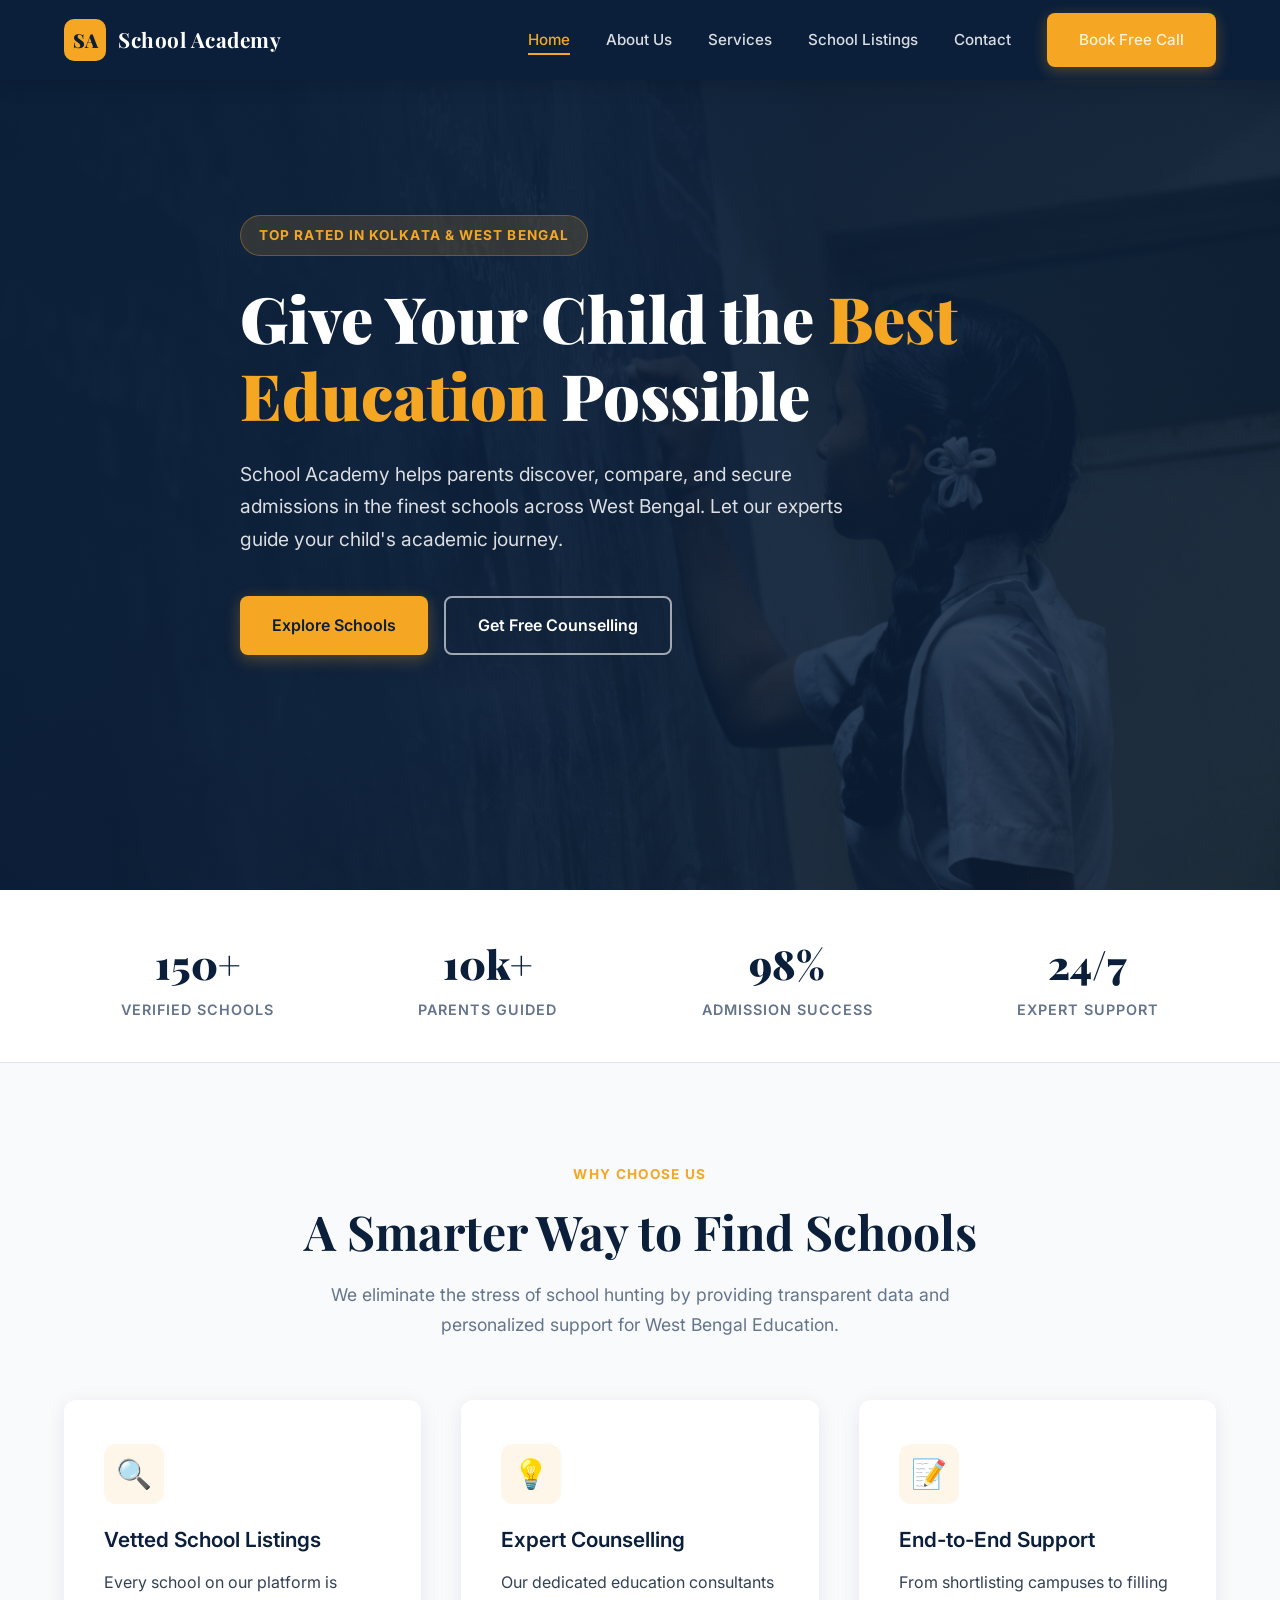
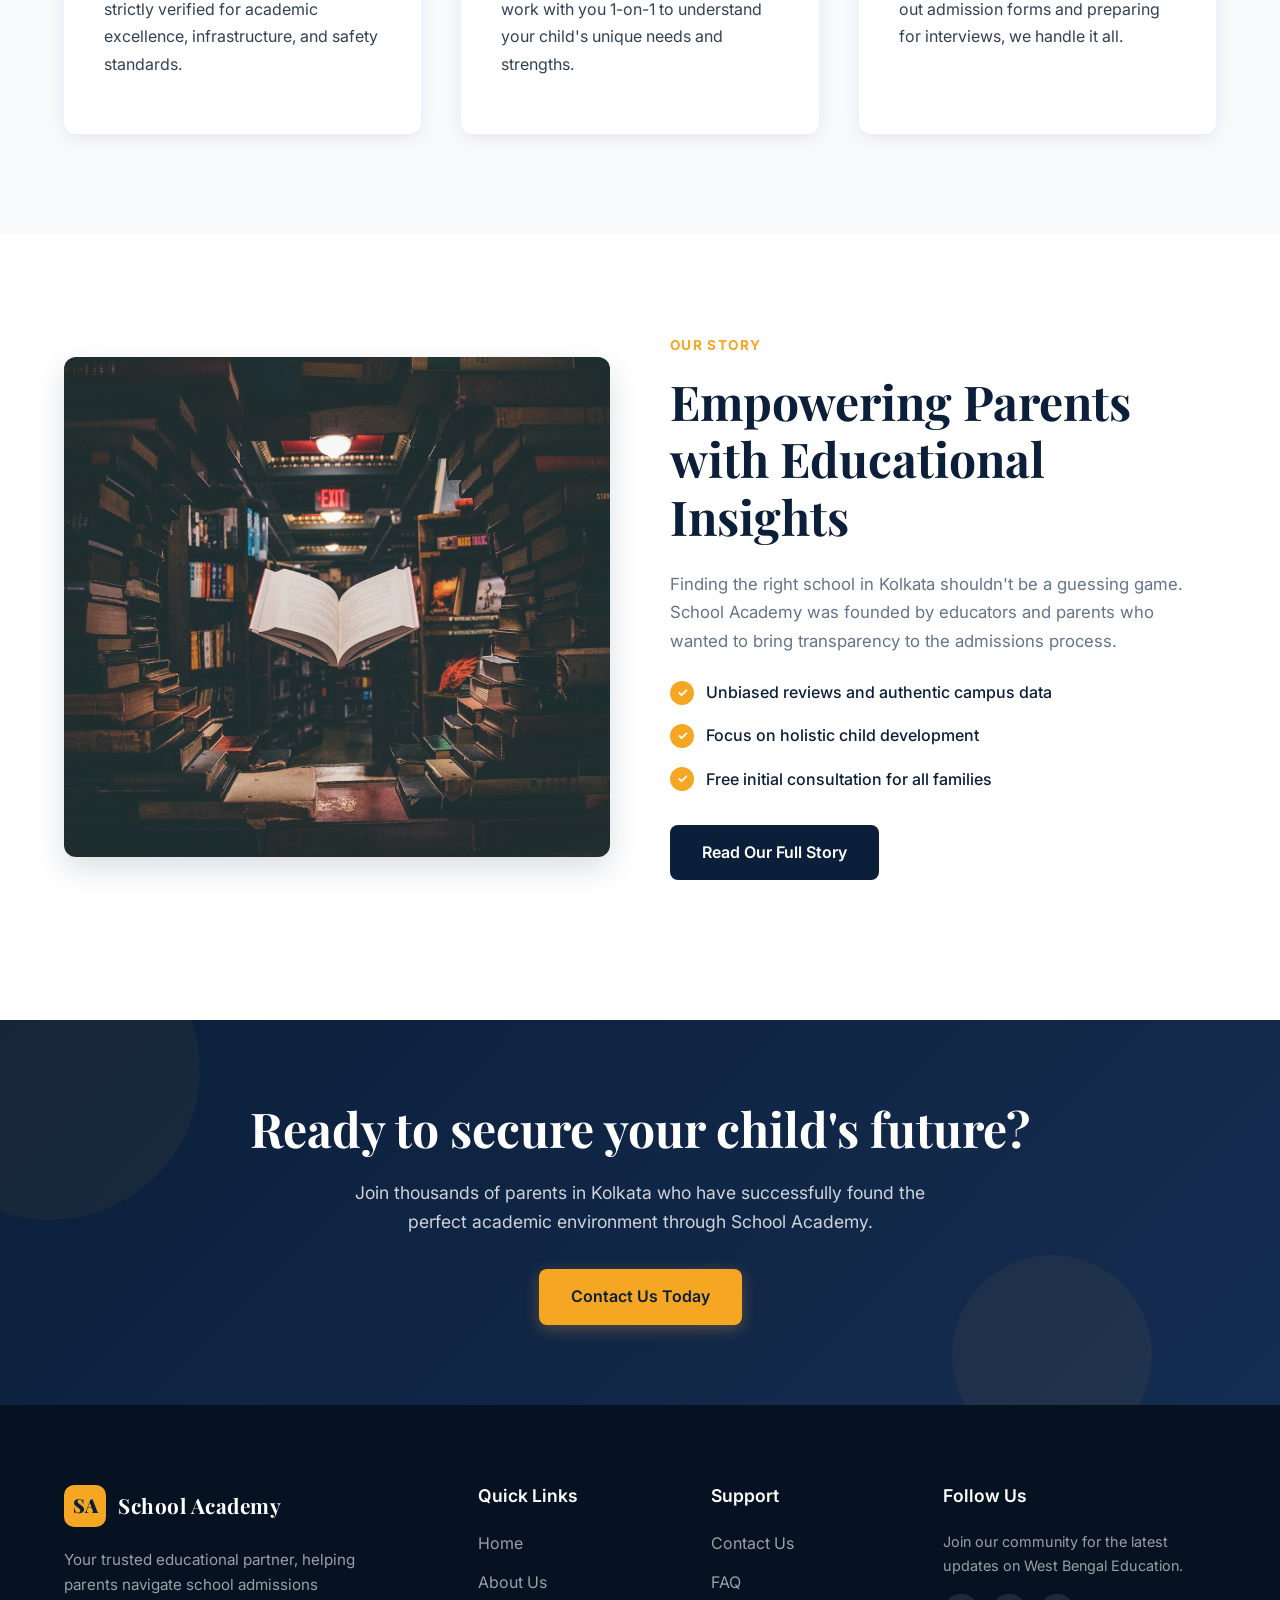
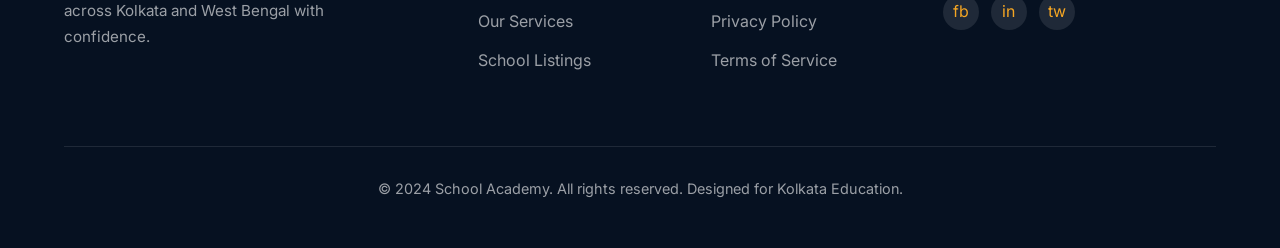
==== schoolacademy.html @ 0a3cb9ce "Schools school descriptions" ====
<!DOCTYPE html>
<html lang="en">
<head>
  <meta charset="UTF-8" />
  <meta name="viewport" content="width=device-width, initial-scale=1.0" />
  <title>School Academy | Best Education in Kolkata & West Bengal</title>
  
  <meta name="description" content="School Academy helps parents discover, compare, and connect with top-rated schools. Get the best Kolkata West Bengal education for your child's bright future." />
  <meta name="keywords" content="Kolkata West bengal education, West Bengal Education, best schools in Kolkata, school admissions, education consulting" />
  
  <link rel="preconnect" href="https://fonts.googleapis.com" />
  <link href="https://fonts.googleapis.com/css2?family=Playfair+Display:wght@400;600;700;900&family=Inter:wght@300;400;500;600;700&display=swap" rel="stylesheet" />
  
  <link rel="stylesheet" href="style.css" />
</head>
<body>

  <header>
    <a href="#" class="nav-logo" onclick="showPage('home')">
      <div class="nav-logo-icon">SA</div>
      <span class="nav-logo-text">School Academy</span>
    </a>
    <ul class="nav-links">
      <li><a href="#" onclick="showPage('home')">Home</a></li>
      <li><a href="#" onclick="showPage('about')">About Us</a></li>
      <li><a href="#" onclick="showPage('services')">Services</a></li>
      <li><a href="#" onclick="showPage('listings')">School Listings</a></li>
      <li><a href="#" onclick="showPage('contact')">Contact</a></li>
      <li><a href="#" class="btn btn-primary" onclick="showPage('contact')">Book Free Call</a></li>
    </ul>
    <div class="hamburger" onclick="toggleMenu()">
      <span></span><span></span><span></span>
    </div>
  </header>

  <div class="mobile-menu" id="mobMenu">
    <a href="#" onclick="showPage('home'); toggleMenu()">Home</a>
    <a href="#" onclick="showPage('about'); toggleMenu()">About Us</a>
    <a href="#" onclick="showPage('services'); toggleMenu()">Services</a>
    <a href="#" onclick="showPage('listings'); toggleMenu()">School Listings</a>
    <a href="#" onclick="showPage('contact'); toggleMenu()">Contact</a>
    <a href="#" class="btn btn-primary" style="margin-top:15px; text-align:center;" onclick="showPage('contact'); toggleMenu()">Book Free Call</a>
  </div>

  <div class="page active" id="page-home">
    <section class="hero">
      <div class="hero-bg"></div>
      <div class="hero-overlay"></div>
      <div class="container hero-content">
        <span class="hero-eyebrow">Top Rated in Kolkata & West Bengal</span>
        <h1 class="hero-title">Give Your Child the <span>Best Education</span> Possible</h1>
        <p class="hero-subtitle">School Academy helps parents discover, compare, and secure admissions in the finest schools across West Bengal. Let our experts guide your child's academic journey.</p>
        <div class="hero-ctas">
          <a href="#" class="btn btn-primary" onclick="showPage('listings')">Explore Schools</a>
          <a href="#" class="btn btn-outline" onclick="showPage('contact')">Get Free Counselling</a>
        </div>
      </div>
    </section>

    <div class="trust-strip">
      <div class="trust-item"><div class="trust-num">150+</div><div class="trust-label">Verified Schools</div></div>
      <div class="trust-item"><div class="trust-num">10k+</div><div class="trust-label">Parents Guided</div></div>
      <div class="trust-item"><div class="trust-num">98%</div><div class="trust-label">Admission Success</div></div>
      <div class="trust-item"><div class="trust-num">24/7</div><div class="trust-label">Expert Support</div></div>
    </div>

    <section class="features">
      <div class="container">
        <div class="section-header">
          <span class="section-label">Why Choose Us</span>
          <h2>A Smarter Way to Find Schools</h2>
          <p>We eliminate the stress of school hunting by providing transparent data and personalized support for West Bengal Education.</p>
        </div>
        <div class="grid-3">
          <div class="feature-card">
            <div class="feature-icon">🔍</div>
            <h3>Vetted School Listings</h3>
            <p>Every school on our platform is strictly verified for academic excellence, infrastructure, and safety standards.</p>
          </div>
          <div class="feature-card">
            <div class="feature-icon">💡</div>
            <h3>Expert Counselling</h3>
            <p>Our dedicated education consultants work with you 1-on-1 to understand your child's unique needs and strengths.</p>
          </div>
          <div class="feature-card">
            <div class="feature-icon">📝</div>
            <h3>End-to-End Support</h3>
            <p>From shortlisting campuses to filling out admission forms and preparing for interviews, we handle it all.</p>
          </div>
        </div>
      </div>
    </section>

    <section>
      <div class="container split-section">
        <div class="split-image">
          <img src="jaredd-craig-HH4WBGNyltc-unsplash.jpg" alt="Library with books representing West Bengal Education" />
        </div>
        <div class="split-content">
          <span class="section-label">Our Story</span>
          <h2>Empowering Parents with Educational Insights</h2>
          <p>Finding the right school in Kolkata shouldn't be a guessing game. School Academy was founded by educators and parents who wanted to bring transparency to the admissions process.</p>
          <ul class="check-list">
            <li>Unbiased reviews and authentic campus data</li>
            <li>Focus on holistic child development</li>
            <li>Free initial consultation for all families</li>
          </ul>
          <a href="#" class="btn btn-navy" onclick="showPage('about')">Read Our Full Story</a>
        </div>
      </div>
    </section>

    <div class="cta-banner">
      <div class="container">
        <h2>Ready to secure your child's future?</h2>
        <p>Join thousands of parents in Kolkata who have successfully found the perfect academic environment through School Academy.</p>
        <a href="#" class="btn btn-primary" onclick="showPage('contact')">Contact Us Today</a>
      </div>
    </div>
  </div>

  <div class="page" id="page-about">
    <section style="background: var(--slate); padding-top: 140px;">
      <div class="container text-center" style="max-width: 800px;">
        <span class="section-label">About School Academy</span>
        <h1>We Champion the Future of Education in Kolkata</h1>
        <p style="font-size: 1.15rem; color: var(--text-muted); margin-top: 20px;">We bridge the gap between ambitious parents and elite educational institutions, ensuring every child finds a place where they can truly thrive.</p>
      </div>
    </section>

    <section>
      <div class="container split-section">
        <div class="split-content">
          <h2>Our Mission</h2>
          <p>Our mission is simple: to make world-class <strong>West Bengal Education</strong> accessible, understandable, and achievable for every family. We believe that a child's school shapes their worldview, character, and ultimate success.</p>
          <p>For too long, the admissions process has been confusing and opaque. We exist to provide clarity, relying on verified data, authentic alumni feedback, and deep academic networking.</p>
          <br>
          <h2>What Makes Us Different?</h2>
          <p>Unlike traditional directories, we do not just list schools. We are an active advisory board. We personally visit campuses, evaluate curriculums, assess faculty credentials, and interview current parents.</p>
        </div>
        <div class="split-image">
          <img src="priscilla-du-preez-ggeZ9oyI-PE-unsplash.jpg" alt="Happy students collaborating in a modern classroom" />
        </div>
      </div>
    </section>

    <div class="cta-banner">
      <div class="container">
        <h2>Let's discuss your child's unique potential.</h2>
        <a href="#" class="btn btn-primary" onclick="showPage('contact')">Book Your Free Call</a>
      </div>
    </div>
  </div>

  <div class="page" id="page-services">
    <section style="background: var(--slate); padding-top: 140px;">
      <div class="container section-header">
        <span class="section-label">Our Services</span>
        <h1>Comprehensive Admission Guidance</h1>
        <p>From initial discovery to the final acceptance letter, we offer bespoke services tailored to your family's educational goals.</p>
      </div>

      <div class="container grid-3">
        <div class="feature-card">
          <img src="agence-olloweb-Z2ImfOCafFk-unsplash.jpg" alt="Consulting session" style="border-radius: 8px; margin-bottom: 20px; height: 180px; width: 100%; object-fit: cover;">
          <h3>School Discovery & Shortlisting</h3>
          <p>We analyze your child's personality, your location in Kolkata, and your budget to create a customized list of target schools.</p>
        </div>
        <div class="feature-card">
          <img src="patrick-tomasso-Oaqk7qqNh_c-unsplash.jpg" alt="Filling out applications" style="border-radius: 8px; margin-bottom: 20px; height: 180px; width: 100%; object-fit: cover;">
          <h3>Application Assistance</h3>
          <p>We help draft compelling parent statements, organize necessary documentation, and ensure all application deadlines are met seamlessly.</p>
        </div>
        <div class="feature-card">
          <img src="shelby-murphy-figueroa-nFeAz2t0TeE-unsplash.jpg" alt="School preparation" style="border-radius: 8px; margin-bottom: 20px; height: 180px; width: 100%; object-fit: cover;">
          <h3>Interview Preparation</h3>
          <p>Mock interviews and readiness assessments for both parents and children to ensure confidence during the actual school interactions.</p>
        </div>
      </div>
    </section>

    <section>
      <div class="container">
        <div class="section-header">
          <span class="section-label">The Process</span>
          <h2>How It Works</h2>
        </div>
        <div class="steps-grid">
          <div class="step-card">
            <div class="step-num">1</div>
            <h3>Connect</h3>
            <p style="font-size:0.9rem; color:var(--text-muted);">Reach out via our contact form to schedule an initial consultation.</p>
          </div>
          <div class="step-card">
            <div class="step-num">2</div>
            <h3>Consult</h3>
            <p style="font-size:0.9rem; color:var(--text-muted);">Meet with our advisors to discuss your child's needs and aspirations.</p>
          </div>
          <div class="step-card">
            <div class="step-num">3</div>
            <h3>Shortlist</h3>
            <p style="font-size:0.9rem; color:var(--text-muted);">Review a curated list of top-tier schools matching your criteria.</p>
          </div>
          <div class="step-card">
            <div class="step-num">4</div>
            <h3>Apply</h3>
            <p style="font-size:0.9rem; color:var(--text-muted);">Complete the admissions process with our full expert backing.</p>
          </div>
        </div>
      </div>
    </section>

    <section style="background: var(--slate);">
      <div class="container">
        <div class="section-header">
          <h2>Frequently Asked Questions</h2>
        </div>
        <div class="faq-wrapper">
          <div class="faq-item">
            <div class="faq-question" onclick="toggleFaq(this)">
              When should we start the admission process? <span class="faq-icon">+</span>
            </div>
            <div class="faq-answer">
              <p>For top schools in Kolkata, it is recommended to start the process at least 8-12 months before the intended academic year begins, as waitlists can be extensive.</p>
            </div>
          </div>
          <div class="faq-item">
            <div class="faq-question" onclick="toggleFaq(this)">
              Do you guarantee admission? <span class="faq-icon">+</span>
            </div>
            <div class="faq-answer">
              <p>While we cannot legally guarantee admission as final decisions rest with the school board, our historical success rate is 98% due to accurate matching and thorough preparation.</p>
            </div>
          </div>
          <div class="faq-item">
            <div class="faq-question" onclick="toggleFaq(this)">
              Is the first consultation really free? <span class="faq-icon">+</span>
            </div>
            <div class="faq-answer">
              <p>Yes! We offer a no-obligation 30-minute discovery call to understand your needs and see if our services are a good fit for your family.</p>
            </div>
          </div>
        </div>
      </div>
    </section>
  </div>

  <div class="page" id="page-listings">
    <section style="padding-top: 140px;">
      <div class="container section-header">
        <span class="section-label">Showcase Academics</span>
        <h1>Featured Schools in West Bengal</h1>
        <p>Browse a selection of top-rated educational institutions. Use the filters below to find the right fit for your child's age group.</p>
      </div>

      <div class="container">
        <div class="filter-bar">
          <button class="filter-btn active" onclick="filterCards(this, 'all')">All Schools</button>
          <button class="filter-btn" onclick="filterCards(this, 'pre')">Pre-Primary</button>
          <button class="filter-btn" onclick="filterCards(this, 'primary')">Primary</button>
          <button class="filter-btn" onclick="filterCards(this, 'high')">High School</button>
        </div>

        <div class="listing-grid">
          <div class="listing-card" data-type="high">
            <div class="listing-img">
              <span class="listing-badge">High School</span>
              <img src="note-thanun-CYlPykF-qAM-unsplash.jpg" alt="Modern School Building" />
            </div>
            <div class="listing-content">
              <h3>Heritage Academy Kolkata</h3>
              <p>A leading ICSE/ISC institution known for its sprawling campus, modern laboratories, and holistic approach to senior education.</p>
              <div class="listing-meta">
                <span class="listing-location">📍 South Kolkata</span>
                <a href="#" class="btn btn-navy" style="padding: 8px 16px; font-size: 0.85rem;" onclick="showPage('contact')">Get Details</a>
              </div>
            </div>
          </div>

          <div class="listing-card" data-type="primary">
            <div class="listing-img">
              <span class="listing-badge">Primary</span>
              <img src="tim-mossholder-WE_Kv_ZB1l0-unsplash.jpg" alt="School Exterior Outdoors" />
            </div>
            <div class="listing-content">
              <h3>St. Xavier's Primary Branch</h3>
              <p>Offering a rigorous foundation in academics and extracurriculars. Consistently ranked among the top primary schools in West Bengal.</p>
              <div class="listing-meta">
                <span class="listing-location">📍 Central Kolkata</span>
                <a href="#" class="btn btn-navy" style="padding: 8px 16px; font-size: 0.85rem;" onclick="showPage('contact')">Get Details</a>
              </div>
            </div>
          </div>

          <div class="listing-card" data-type="pre">
            <div class="listing-img">
              <span class="listing-badge">Pre-Primary</span>
              <img src="aaron-burden-6jYoil2GhVk-unsplash.jpg" alt="Children's Library Books" />
            </div>
            <div class="listing-content">
              <h3>Little Scholars Montessori</h3>
              <p>A nurturing, play-based environment focusing on early childhood development, cognitive skills, and emotional intelligence.</p>
              <div class="listing-meta">
                <span class="listing-location">📍 Salt Lake, WB</span>
                <a href="#" class="btn btn-navy" style="padding: 8px 16px; font-size: 0.85rem;" onclick="showPage('contact')">Get Details</a>
              </div>
            </div>
          </div>

          <div class="listing-card" data-type="high">
            <div class="listing-img">
              <span class="listing-badge">High School</span>
              <img src="roman-mager-5mZ_M06Fc9g-unsplash.jpg" alt="Advanced Math on Blackboard" />
            </div>
            <div class="listing-content">
              <h3>The Cambridge International</h3>
              <p>Offering the IGCSE curriculum with state-of-the-art STEM facilities and global university placement programs.</p>
              <div class="listing-meta">
                <span class="listing-location">📍 New Town, Kolkata</span>
                <a href="#" class="btn btn-navy" style="padding: 8px 16px; font-size: 0.85rem;" onclick="showPage('contact')">Get Details</a>
              </div>
            </div>
          </div>
        </div>
      </div>
    </section>
  </div>

  <div class="page" id="page-contact">
    <section style="background: var(--slate); padding-top: 140px; padding-bottom: 60px;">
      <div class="container section-header" style="margin-bottom: 40px;">
        <span class="section-label">Get in Touch</span>
        <h1>Let's Plan Your Child's Future</h1>
        <p>Fill out the form below to book your free educational consultation or request details about specific schools.</p>
      </div>
    </section>

    <section style="padding-top: 0; margin-top: -40px; position: relative; z-index: 10;">
      <div class="container">
        <div class="contact-wrapper">
          <div class="contact-info-panel">
            <h2>Contact Information</h2>
            <p>Our admission experts are available Monday through Saturday to answer your questions regarding West Bengal education.</p>
            
            <div class="info-block">
              <div class="info-icon">📞</div>
              <div>
                <h4>Phone</h4>
                <p>+91 98765 43210</p>
              </div>
            </div>
            <div class="info-block">
              <div class="info-icon">✉️</div>
              <div>
                <h4>Email</h4>
                <p>admissions@schoolacademy.in</p>
              </div>
            </div>
            <div class="info-block">
              <div class="info-icon">📍</div>
              <div>
                <h4>Head Office</h4>
                <p>Park Street, Kolkata, West Bengal 700016</p>
              </div>
            </div>

            <div style="margin-top: 40px; border-radius: 8px; overflow: hidden; height: 200px; background: #ddd;">
              <iframe src="https://www.google.com/maps/embed?pb=!1m18!1m12!1m3!1d117925.33439927702!2d88.2649509204273!3d22.535406374526543!2m3!1f0!2f0!3f0!3m2!1i1024!2i768!4f13.1!3m3!1m2!1s0x3a02774b02869ce5%3A0xeca2c5c93d2568!2sKolkata%2C%20West%20Bengal!5e0!3m2!1sen!2sin!4v1700000000000!5m2!1sen!2sin" width="100%" height="100%" style="border:0;" allowfullscreen="" loading="lazy"></iframe>
            </div>
          </div>

          <div class="contact-form-panel">
            <h3 style="margin-bottom: 24px;">Send a Message</h3>
            <form onsubmit="event.preventDefault(); handleSubmit();">
              <div class="form-row">
                <div class="form-group">
                  <label for="fname">Your Name</label>
                  <input type="text" id="fname" class="form-control" placeholder="John Doe" required />
                </div>
                <div class="form-group">
                  <label for="fphone">Phone Number</label>
                  <input type="tel" id="fphone" class="form-control" placeholder="+91 00000 00000" required />
                </div>
              </div>
              <div class="form-group">
                <label for="femail">Email Address</label>
                <input type="email" id="femail" class="form-control" placeholder="john@example.com" required />
              </div>
              <div class="form-group">
                <label for="fmsg">How can we help? (Optional: Mention specific schools)</label>
                <textarea id="fmsg" class="form-control" placeholder="I am looking for a primary school for my 6-year-old child..."></textarea>
              </div>
              <button type="submit" class="btn btn-primary" style="width: 100%; padding: 16px;">Request Consultation</button>
            </form>
          </div>
        </div>
      </div>
    </section>
  </div>

  <footer>
    <div class="footer-grid">
      <div class="footer-brand">
        <a href="#" class="nav-logo" style="margin-bottom: 15px;" onclick="showPage('home')">
          <div class="nav-logo-icon">SA</div>
          <span class="nav-logo-text">School Academy</span>
        </a>
        <p>Your trusted educational partner, helping parents navigate school admissions across Kolkata and West Bengal with confidence.</p>
      </div>
      <div class="footer-col">
        <h4>Quick Links</h4>
        <ul>
          <li><a href="#" onclick="showPage('home')">Home</a></li>
          <li><a href="#" onclick="showPage('about')">About Us</a></li>
          <li><a href="#" onclick="showPage('services')">Our Services</a></li>
          <li><a href="#" onclick="showPage('listings')">School Listings</a></li>
        </ul>
      </div>
      <div class="footer-col">
        <h4>Support</h4>
        <ul>
          <li><a href="#" onclick="showPage('contact')">Contact Us</a></li>
          <li><a href="#" onclick="showPage('services')">FAQ</a></li>
          <li><a href="#">Privacy Policy</a></li>
          <li><a href="#">Terms of Service</a></li>
        </ul>
      </div>
      <div class="footer-col">
        <h4>Follow Us</h4>
        <p style="margin-bottom: 15px; font-size: 0.9rem;">Join our community for the latest updates on West Bengal Education.</p>
        <div style="display: flex; gap: 12px;">
          <a href="#" style="display: flex; align-items: center; justify-content: center; width: 36px; height: 36px; background: rgba(255,255,255,0.1); border-radius: 50%; color: var(--gold); text-decoration: none;">fb</a>
          <a href="#" style="display: flex; align-items: center; justify-content: center; width: 36px; height: 36px; background: rgba(255,255,255,0.1); border-radius: 50%; color: var(--gold); text-decoration: none;">in</a>
          <a href="#" style="display: flex; align-items: center; justify-content: center; width: 36px; height: 36px; background: rgba(255,255,255,0.1); border-radius: 50%; color: var(--gold); text-decoration: none;">tw</a>
        </div>
      </div>
    </div>
    <div class="footer-bottom">
      <p>© 2024 School Academy. All rights reserved. Designed for Kolkata Education.</p>
    </div>
  </footer>

  <script src="script.js"></script>
</body>
</html>
---- style.css ----
/* =========================================
   GLOBAL STYLES & VARIABLES
   ========================================= */
*, *::before, *::after { box-sizing: border-box; margin: 0; padding: 0; }
:root {
  --navy: #0B1F3A; --navy-mid: #152d52; --gold: #F5A623; --gold-light: #FDC854;
  --white: #FFFFFF; --slate: #F8FAFC; --slate-dark: #E2E8F0;
  --text: #334155; --text-muted: #64748B;
  --radius: 12px; --shadow: 0 4px 20px rgba(11,31,58,0.08); --shadow-hover: 0 12px 30px rgba(11,31,58,0.15);
}
html { scroll-behavior: smooth; font-size: 16px; }
body { font-family: 'Inter', sans-serif; color: var(--text); background: var(--white); overflow-x: hidden; line-height: 1.7; }
h1, h2, h3, h4 { font-family: 'Playfair Display', serif; line-height: 1.2; color: var(--navy); }
h1 { font-size: clamp(2.5rem, 5vw, 4.5rem); font-weight: 900; }
h2 { font-size: clamp(2rem, 4vw, 3rem); font-weight: 700; }
h3 { font-size: 1.5rem; font-weight: 600; }
p { margin-bottom: 1rem; }
img { max-width: 100%; height: auto; display: block; }
section { padding: 100px 5%; }
.container { max-width: 1280px; margin: 0 auto; }
.text-center { text-align: center; }

/* =========================================
   BUTTONS
   ========================================= */
.btn { display: inline-flex; align-items: center; justify-content: center; font-family: 'Inter', sans-serif; font-weight: 600; font-size: 1rem; padding: 14px 32px; border-radius: 8px; text-decoration: none; border: none; cursor: pointer; transition: all 0.3s ease; }
.btn-primary { background: var(--gold); color: var(--navy); box-shadow: 0 4px 15px rgba(245,166,35,0.3); }
.btn-primary:hover { background: var(--gold-light); transform: translateY(-3px); box-shadow: 0 8px 25px rgba(245,166,35,0.4); }
.btn-outline { background: transparent; color: var(--white); border: 2px solid rgba(255,255,255,0.6); }
.btn-outline:hover { border-color: var(--white); background: rgba(255,255,255,0.1); transform: translateY(-3px); }
.btn-navy { background: var(--navy); color: var(--white); }
.btn-navy:hover { background: var(--navy-mid); transform: translateY(-3px); box-shadow: var(--shadow-hover); }

/* =========================================
   NAVIGATION (WITH ANIMATIONS)
   ========================================= */
header { position: fixed; top: 0; left: 0; right: 0; z-index: 1000; background: var(--navy); padding: 0 5%; height: 80px; display: flex; align-items: center; justify-content: space-between; box-shadow: 0 4px 20px rgba(0,0,0,0.15); }
.nav-logo { display: flex; align-items: center; gap: 12px; text-decoration: none; }
.nav-logo-icon { width: 42px; height: 42px; background: var(--gold); border-radius: 10px; display: flex; align-items: center; justify-content: center; font-family: 'Playfair Display', serif; font-weight: 900; color: var(--navy); font-size: 1.2rem; }
.nav-logo-text { font-family: 'Playfair Display', serif; font-weight: 700; color: var(--white); font-size: 1.3rem; letter-spacing: 0.5px; }

.nav-links { display: flex; align-items: center; gap: 36px; list-style: none; }
.nav-links a { position: relative; color: rgba(255,255,255,0.85); text-decoration: none; font-size: 0.95rem; font-weight: 500; transition: color 0.3s ease; }
.nav-links a:hover, .nav-links a.active { color: var(--gold); }
.nav-links a:not(.btn)::after { content: ''; position: absolute; width: 0; height: 2px; bottom: -6px; left: 0; background-color: var(--gold); transition: width 0.3s ease; }
.nav-links a:not(.btn):hover::after, .nav-links a.active:not(.btn)::after { width: 100%; }

.hamburger { display: none; flex-direction: column; gap: 6px; cursor: pointer; padding: 5px; }
.hamburger span { width: 28px; height: 2px; background: var(--white); border-radius: 2px; transition: 0.3s; }

.mobile-menu { display: none; position: fixed; top: 80px; left: 0; right: 0; background: var(--navy); z-index: 999; padding: 20px 5% 30px; flex-direction: column; box-shadow: 0 10px 20px rgba(0,0,0,0.2); }
.mobile-menu.open { display: flex; animation: slideDown 0.3s ease forwards; }
.mobile-menu a { color: var(--white); text-decoration: none; padding: 15px 0; font-size: 1.1rem; font-weight: 500; border-bottom: 1px solid rgba(255,255,255,0.05); transition: all 0.3s ease; }
.mobile-menu a:hover, .mobile-menu a.active:not(.btn) { color: var(--gold); padding-left: 10px; border-left: 3px solid var(--gold); }

@keyframes slideDown { from { opacity: 0; transform: translateY(-10px); } to { opacity: 1; transform: translateY(0); } }

/* =========================================
   PAGE TRANSITIONS
   ========================================= */
@keyframes fadeSlideUp {
  from { opacity: 0; transform: translateY(25px); }
  to { opacity: 1; transform: translateY(0); }
}
.page { display: none; padding-top: 80px; min-height: 100vh; }
.page.active { display: block; animation: fadeSlideUp 0.6s cubic-bezier(0.16, 1, 0.3, 1) forwards; }

/* =========================================
   HERO SECTION (HOME)
   ========================================= */
.hero { position: relative; min-height: 90vh; display: flex; align-items: center; background: var(--navy); padding-top: 0; }
.hero-bg { position: absolute; inset: 0; background-image: url('nikhita-s-NsPDiPFTp4c-unsplash.jpg'); background-size: cover; background-position: center 20%; opacity: 0.35; }
.hero-overlay { position: absolute; inset: 0; background: linear-gradient(135deg, rgba(11,31,58,0.95) 0%, rgba(11,31,58,0.7) 50%, rgba(11,31,58,0.3) 100%); }
.hero-content { position: relative; z-index: 2; max-width: 800px; }
.hero-eyebrow { display: inline-block; background: rgba(245,166,35,0.15); color: var(--gold); border: 1px solid rgba(245,166,35,0.3); padding: 8px 18px; border-radius: 30px; font-size: 0.85rem; font-weight: 700; letter-spacing: 0.08em; text-transform: uppercase; margin-bottom: 24px; }
.hero-title { color: var(--white); margin-bottom: 24px; }
.hero-title span { color: var(--gold); }
.hero-subtitle { color: rgba(255,255,255,0.85); font-size: 1.2rem; margin-bottom: 40px; max-width: 650px; }
.hero-ctas { display: flex; gap: 16px; flex-wrap: wrap; }

/* TRUST STRIP */
.trust-strip { background: var(--white); padding: 40px 5%; border-bottom: 1px solid var(--slate-dark); display: flex; justify-content: space-around; align-items: center; flex-wrap: wrap; gap: 30px; }
.trust-item { text-align: center; }
.trust-num { font-family: 'Playfair Display', serif; font-size: 2.5rem; font-weight: 900; color: var(--navy); }
.trust-label { font-size: 0.9rem; font-weight: 600; color: var(--text-muted); text-transform: uppercase; letter-spacing: 1px; }

/* =========================================
   SHARED TYPOGRAPHY & HEADERS
   ========================================= */
.section-header { text-align: center; max-width: 700px; margin: 0 auto 60px; }
.section-label { color: var(--gold); font-size: 0.85rem; font-weight: 700; letter-spacing: 0.1em; text-transform: uppercase; margin-bottom: 16px; display: block; }
.section-header h2 { margin-bottom: 20px; }
.section-header p { color: var(--text-muted); font-size: 1.1rem; }

/* =========================================
   FEATURES / BENEFITS GRID
   ========================================= */
.features { background: var(--slate); }
.grid-3 { display: grid; grid-template-columns: repeat(3, 1fr); gap: 40px; }
.feature-card { background: var(--white); padding: 40px; border-radius: var(--radius); box-shadow: var(--shadow); transition: all 0.3s ease; border-top: 4px solid transparent; }
.feature-card:hover { transform: translateY(-5px); box-shadow: var(--shadow-hover); border-top-color: var(--gold); }
.feature-icon { width: 60px; height: 60px; background: rgba(245,166,35,0.1); color: var(--gold); border-radius: 12px; display: flex; align-items: center; justify-content: center; font-size: 1.8rem; font-weight: 900; margin-bottom: 24px; }
.feature-card h3 { font-family: 'Inter', sans-serif; font-size: 1.3rem; margin-bottom: 16px; }

/* =========================================
   TWO COLUMN LAYOUT (ABOUT & SERVICES)
   ========================================= */
.split-section { display: grid; grid-template-columns: 1fr 1fr; gap: 60px; align-items: center; }
.split-image { position: relative; border-radius: var(--radius); overflow: hidden; box-shadow: var(--shadow-hover); }
.split-image img { width: 100%; height: 500px; object-fit: cover; transition: transform 0.5s; }
.split-image:hover img { transform: scale(1.03); }
.split-content h2 { margin-bottom: 24px; }
.split-content p { font-size: 1.05rem; color: var(--text-muted); margin-bottom: 24px; }
.check-list { list-style: none; margin-bottom: 32px; }
.check-list li { display: flex; align-items: center; gap: 12px; margin-bottom: 16px; font-weight: 500; color: var(--navy); }
.check-list li::before { content: '✓'; display: flex; align-items: center; justify-content: center; width: 24px; height: 24px; background: var(--gold); color: var(--white); border-radius: 50%; font-size: 0.8rem; font-weight: bold; }

/* =========================================
   LISTINGS (PORTFOLIO GRID)
   ========================================= */
.filter-bar { display: flex; justify-content: center; gap: 12px; margin-bottom: 40px; flex-wrap: wrap; }
.filter-btn { background: var(--white); border: 1px solid var(--slate-dark); color: var(--text-muted); padding: 10px 24px; border-radius: 30px; font-weight: 600; cursor: pointer; transition: 0.3s; }
.filter-btn:hover, .filter-btn.active { background: var(--navy); color: var(--white); border-color: var(--navy); }

.listing-grid { display: grid; grid-template-columns: repeat(auto-fill, minmax(340px, 1fr)); gap: 30px; }
.listing-card { background: var(--white); border-radius: var(--radius); overflow: hidden; box-shadow: var(--shadow); transition: 0.3s; display: flex; flex-direction: column; }
.listing-card:hover { transform: translateY(-5px); box-shadow: var(--shadow-hover); }
.listing-img { height: 240px; position: relative; overflow: hidden; }
.listing-img img { width: 100%; height: 100%; object-fit: cover; transition: 0.5s; }
.listing-card:hover .listing-img img { transform: scale(1.05); }
.listing-badge { position: absolute; top: 16px; right: 16px; background: var(--gold); color: var(--navy); font-size: 0.8rem; font-weight: 700; padding: 6px 14px; border-radius: 20px; text-transform: uppercase; z-index: 2; }
.listing-content { padding: 30px; flex-grow: 1; display: flex; flex-direction: column; }
.listing-content h3 { font-size: 1.4rem; margin-bottom: 12px; }
.listing-content p { color: var(--text-muted); font-size: 0.95rem; margin-bottom: 24px; flex-grow: 1; }
.listing-meta { display: flex; justify-content: space-between; align-items: center; border-top: 1px solid var(--slate-dark); padding-top: 20px; }
.listing-location { font-size: 0.85rem; color: var(--text-muted); font-weight: 500; display: flex; align-items: center; gap: 6px; }

/* =========================================
   HOW IT WORKS & FAQ (SERVICES)
   ========================================= */
.steps-grid { display: grid; grid-template-columns: repeat(4, 1fr); gap: 24px; margin-top: 40px; }
.step-card { text-align: center; position: relative; }
.step-card::after { content: ''; position: absolute; top: 35px; right: -50%; width: 100%; height: 2px; background: dashed 2px var(--slate-dark); z-index: 0; }
.step-card:last-child::after { display: none; }
.step-num { width: 70px; height: 70px; background: var(--navy); color: var(--gold); border-radius: 50%; display: flex; align-items: center; justify-content: center; font-family: 'Playfair Display', serif; font-size: 1.8rem; font-weight: 900; margin: 0 auto 20px; position: relative; z-index: 2; border: 6px solid var(--white); box-shadow: var(--shadow); }
.step-card h3 { font-family: 'Inter', sans-serif; font-size: 1.2rem; margin-bottom: 10px; }

.faq-wrapper { max-width: 800px; margin: 0 auto; }
.faq-item { background: var(--white); border: 1px solid var(--slate-dark); border-radius: 8px; margin-bottom: 16px; overflow: hidden; }
.faq-question { padding: 20px 24px; cursor: pointer; display: flex; justify-content: space-between; align-items: center; font-weight: 600; color: var(--navy); transition: 0.3s; }
.faq-question:hover { background: var(--slate); }
.faq-answer { padding: 0 24px; max-height: 0; overflow: hidden; transition: all 0.4s ease; color: var(--text-muted); }
.faq-item.open .faq-answer { padding: 0 24px 20px; max-height: 300px; }
.faq-icon { color: var(--gold); font-size: 1.5rem; transition: transform 0.3s; }
.faq-item.open .faq-icon { transform: rotate(45deg); }

/* =========================================
   CONTACT SECTION
   ========================================= */
.contact-wrapper { display: grid; grid-template-columns: 1fr 1fr; gap: 60px; background: var(--white); border-radius: var(--radius); box-shadow: var(--shadow-hover); overflow: hidden; }
.contact-info-panel { background: var(--navy); color: var(--white); padding: 50px; }
.contact-info-panel h2 { color: var(--white); margin-bottom: 20px; }
.contact-info-panel p { color: rgba(255,255,255,0.8); margin-bottom: 40px; }
.info-block { margin-bottom: 30px; display: flex; gap: 16px; align-items: flex-start; }
.info-icon { width: 40px; height: 40px; background: rgba(245,166,35,0.15); color: var(--gold); border-radius: 50%; display: flex; align-items: center; justify-content: center; font-weight: bold; flex-shrink: 0; }
.info-block h4 { color: var(--gold); font-family: 'Inter', sans-serif; font-size: 1.1rem; margin-bottom: 4px; }
.info-block p { color: var(--white); margin: 0; }

.contact-form-panel { padding: 50px; background: var(--white); }
.form-row { display: grid; grid-template-columns: 1fr 1fr; gap: 20px; margin-bottom: 20px; }
.form-group { margin-bottom: 20px; }
.form-group label { display: block; font-size: 0.9rem; font-weight: 600; color: var(--navy); margin-bottom: 8px; }
.form-control { width: 100%; padding: 14px 16px; border: 1.5px solid var(--slate-dark); border-radius: 8px; font-family: 'Inter', sans-serif; font-size: 1rem; color: var(--text); outline: none; transition: 0.3s; background: var(--slate); }
.form-control:focus { border-color: var(--gold); background: var(--white); box-shadow: 0 0 0 4px rgba(245,166,35,0.1); }
textarea.form-control { height: 150px; resize: vertical; }

/* =========================================
   CTA BANNER (BOTTOM OF PAGES)
   ========================================= */
.cta-banner { background: linear-gradient(135deg, var(--navy) 0%, var(--navy-mid) 100%); padding: 80px 5%; text-align: center; position: relative; overflow: hidden; margin-top: 40px; }
.cta-banner::before { content: ''; position: absolute; top: -100px; left: -100px; width: 300px; height: 300px; background: var(--gold); opacity: 0.05; border-radius: 50%; }
.cta-banner::after { content: ''; position: absolute; bottom: -50px; right: 10%; width: 200px; height: 200px; background: var(--gold); opacity: 0.05; border-radius: 50%; }
.cta-banner h2 { color: var(--white); margin-bottom: 20px; position: relative; z-index: 2; }
.cta-banner p { color: rgba(255,255,255,0.8); max-width: 600px; margin: 0 auto 32px; font-size: 1.1rem; position: relative; z-index: 2; }

/* =========================================
   FOOTER
   ========================================= */
footer { background: #061121; color: rgba(255,255,255,0.6); padding: 80px 5% 30px; }
.footer-grid { max-width: 1280px; margin: 0 auto; display: grid; grid-template-columns: 2fr 1fr 1fr 1.5fr; gap: 50px; margin-bottom: 60px; }
.footer-brand p { margin-top: 20px; font-size: 0.95rem; max-width: 300px; }
.footer-col h4 { color: var(--white); font-family: 'Inter', sans-serif; font-size: 1.1rem; margin-bottom: 24px; font-weight: 600; }
.footer-col ul { list-style: none; }
.footer-col ul li { margin-bottom: 12px; }
.footer-col ul li a { color: rgba(255,255,255,0.6); text-decoration: none; transition: 0.3s; }
.footer-col ul li a:hover { color: var(--gold); padding-left: 5px; }
.footer-bottom { text-align: center; padding-top: 30px; border-top: 1px solid rgba(255,255,255,0.1); font-size: 0.9rem; }

/* =========================================
   RESPONSIVE DESIGN
   ========================================= */
@media (max-width: 1024px) {
  .grid-3, .steps-grid { grid-template-columns: repeat(2, 1fr); }
  .contact-wrapper { grid-template-columns: 1fr; }
  .footer-grid { grid-template-columns: 1fr 1fr; }
  .step-card::after { display: none; }
}
@media (max-width: 768px) {
  .nav-links { display: none; }
  .hamburger { display: flex; }
  .split-section { grid-template-columns: 1fr; gap: 40px; }
  .hero-content { text-align: center; }
  .hero-subtitle { margin: 0 auto 30px; }
  .hero-ctas { justify-content: center; }
  .grid-3, .steps-grid, .form-row { grid-template-columns: 1fr; }
  .footer-grid { grid-template-columns: 1fr; gap: 40px; }
  section { padding: 60px 5%; }
}
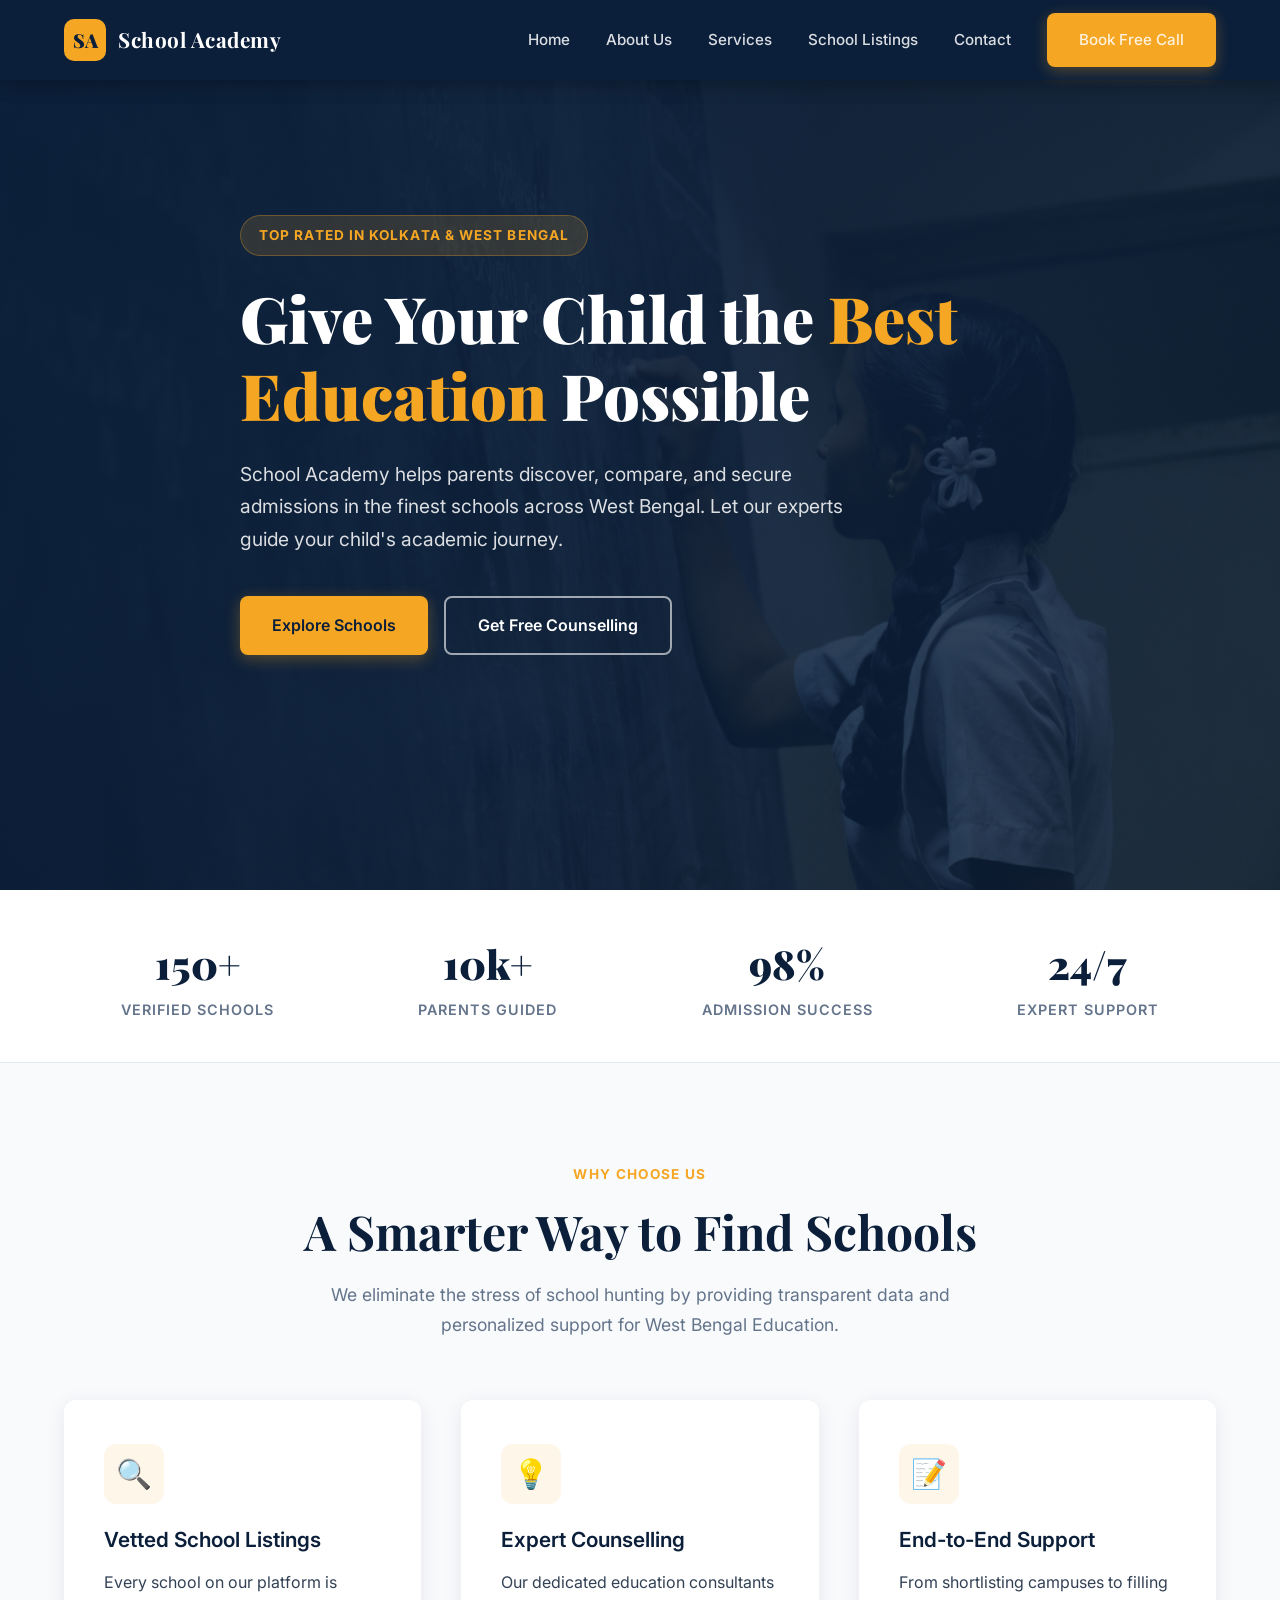
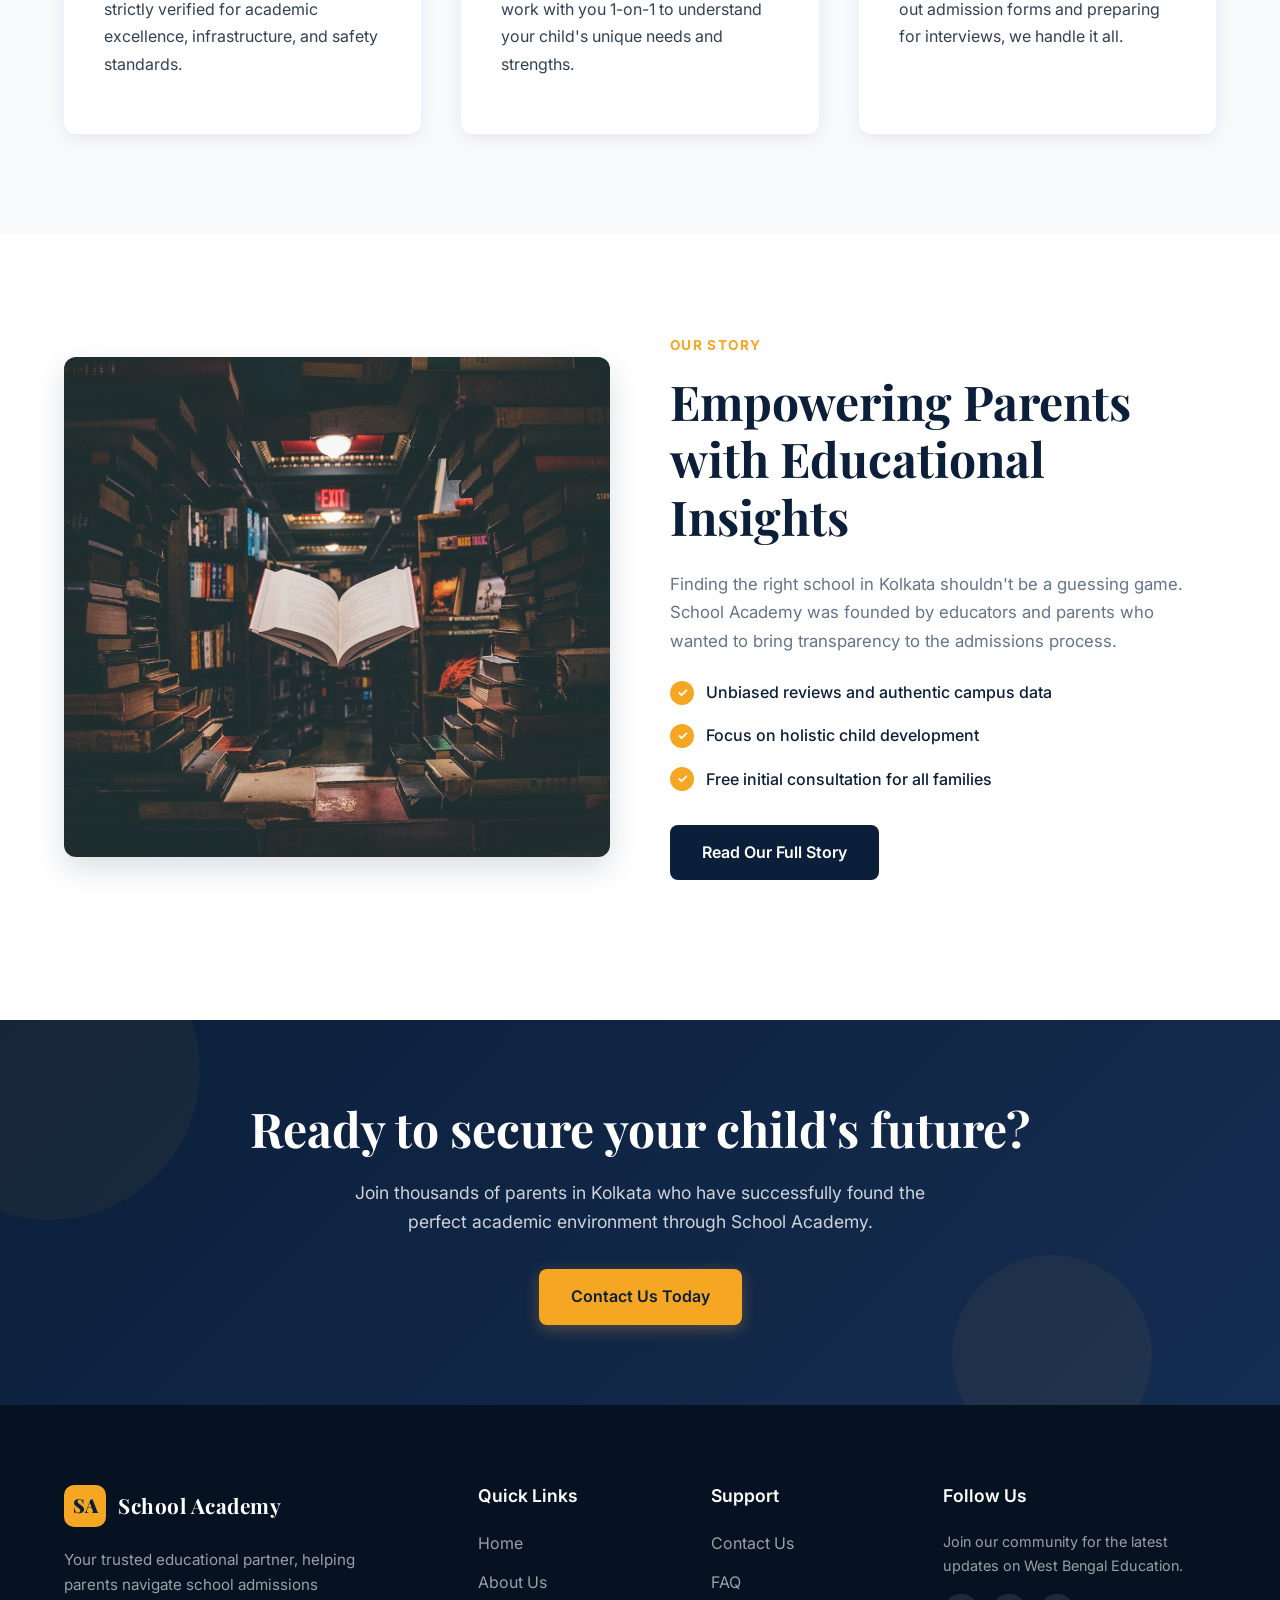
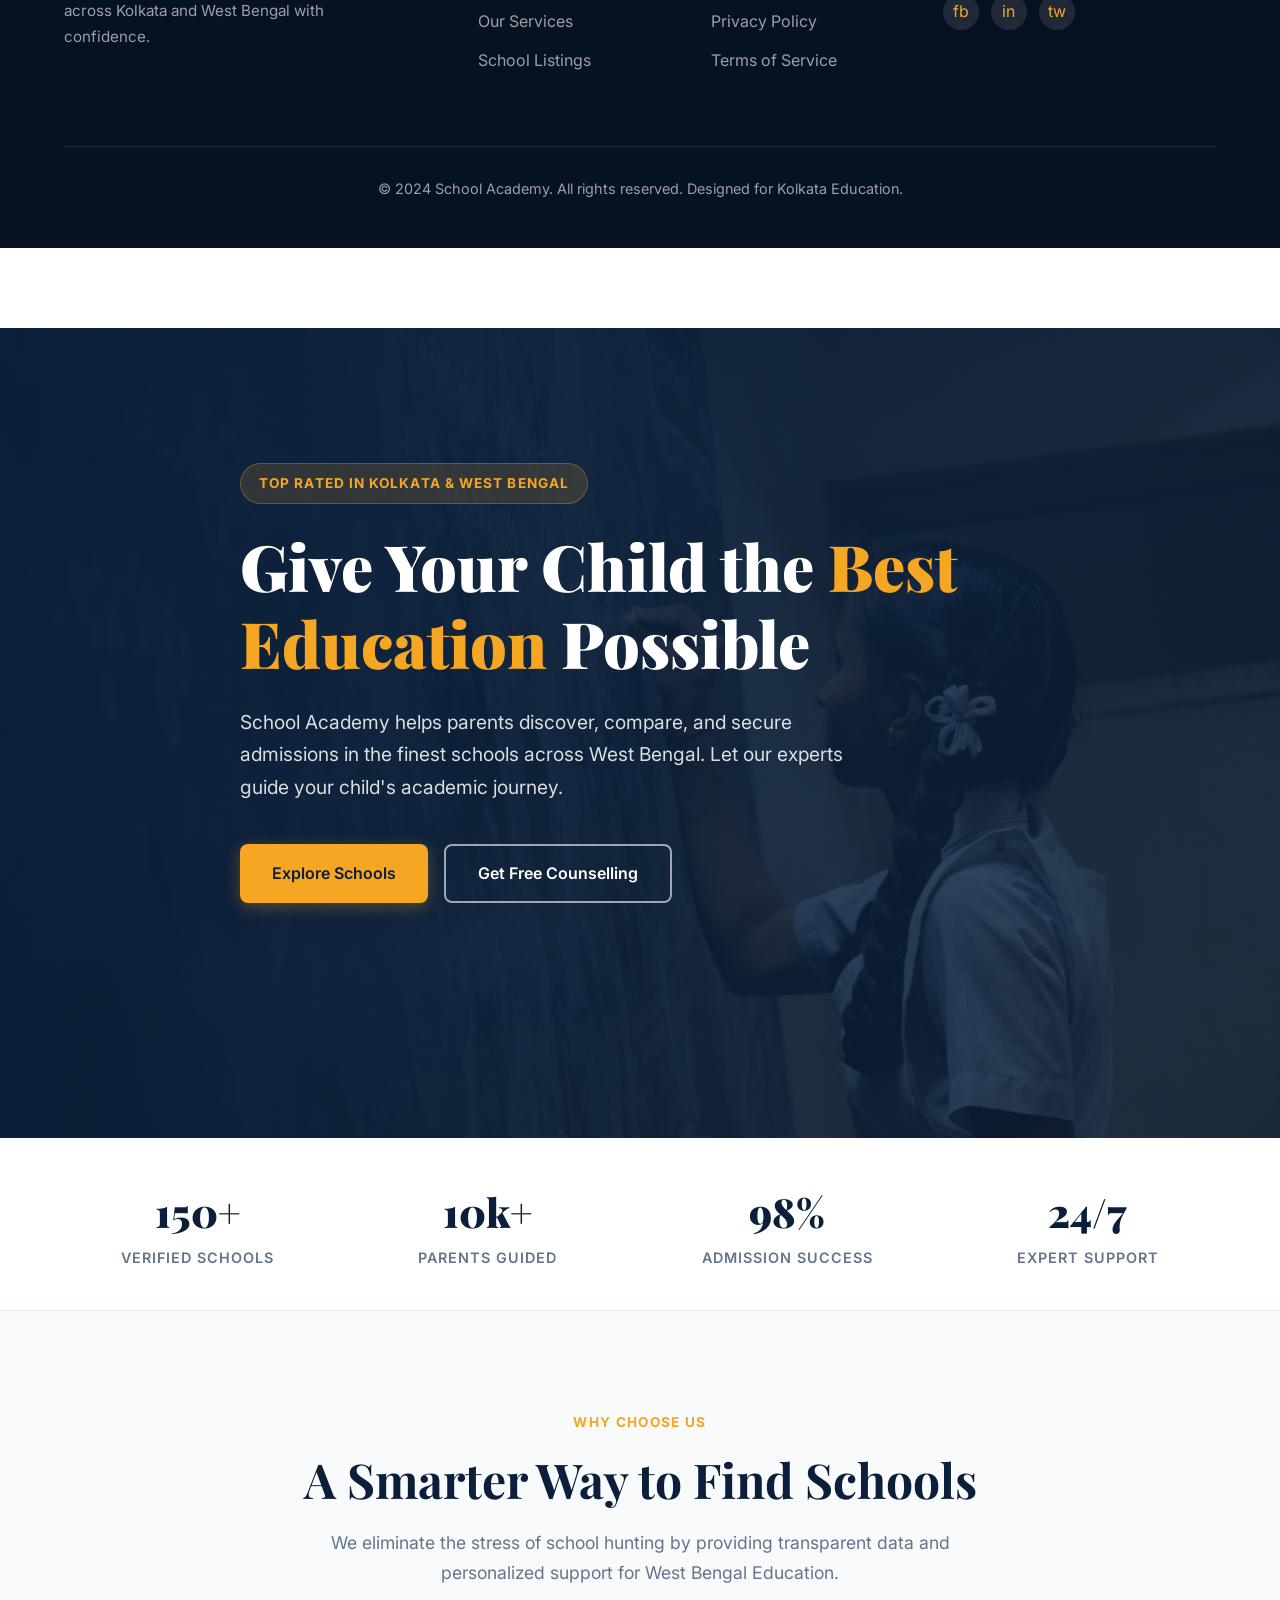
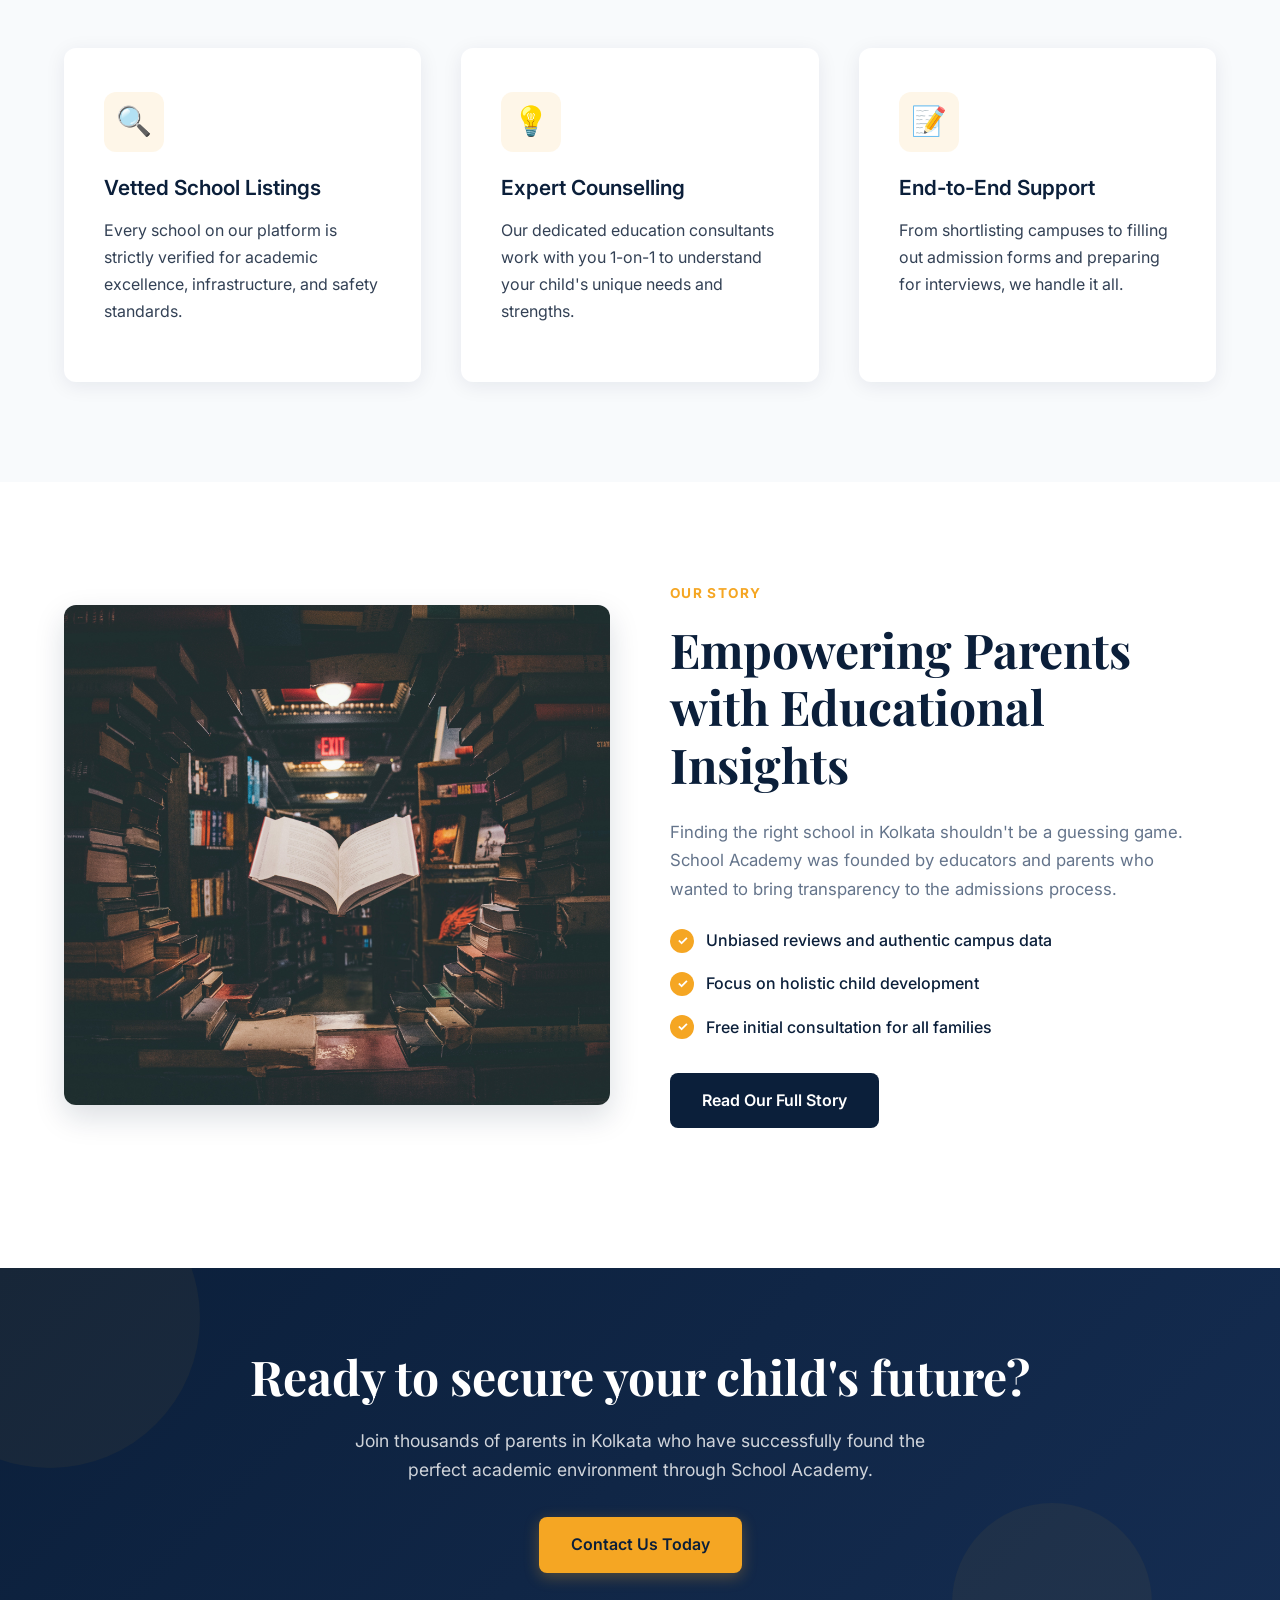
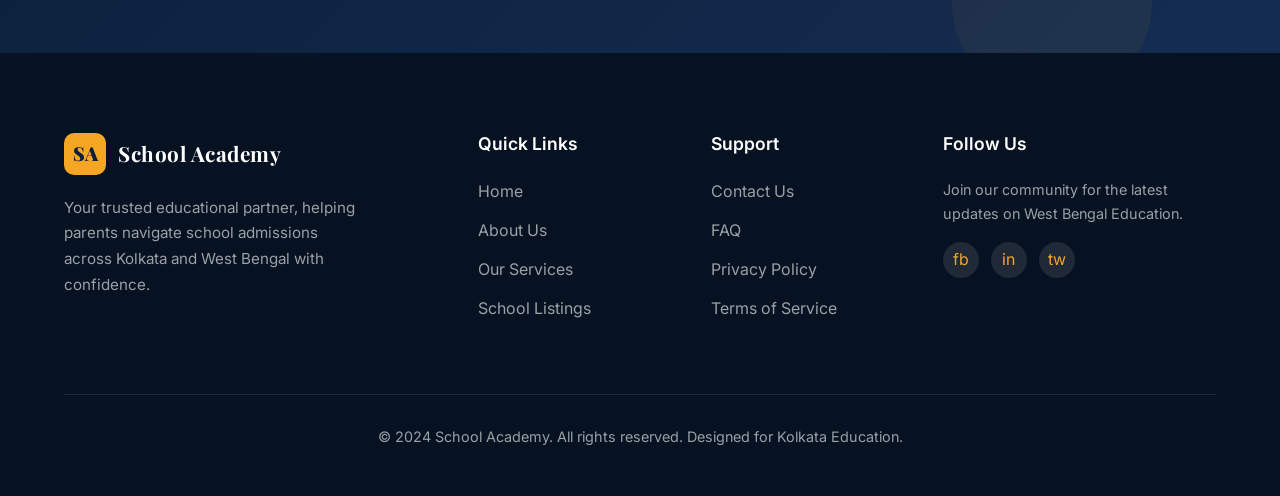
==== commit a258f6ea: "Merge branch 'main' of https://github.com/Maddy5319/SchoolAcademy" ====
--- a/schoolacademy.html
+++ b/schoolacademy.html
@@ -442,4 +442,449 @@
 
   <script src="script.js"></script>
 </body>
+</html>
+<!DOCTYPE html>
+<html lang="en">
+<head>
+  <meta charset="UTF-8" />
+  <meta name="viewport" content="width=device-width, initial-scale=1.0" />
+  <title>School Academy | Best Education in Kolkata & West Bengal</title>
+  
+  <meta name="description" content="School Academy helps parents discover, compare, and connect with top-rated schools. Get the best Kolkata West Bengal education for your child's bright future." />
+  <meta name="keywords" content="Kolkata West bengal education, West Bengal Education, best schools in Kolkata, school admissions, education consulting" />
+  
+  <link rel="preconnect" href="https://fonts.googleapis.com" />
+  <link href="https://fonts.googleapis.com/css2?family=Playfair+Display:wght@400;600;700;900&family=Inter:wght@300;400;500;600;700&display=swap" rel="stylesheet" />
+  
+  <link rel="stylesheet" href="style.css" />
+</head>
+<body>
+
+  <header>
+    <a href="#" class="nav-logo" onclick="showPage('home')">
+      <div class="nav-logo-icon">SA</div>
+      <span class="nav-logo-text">School Academy</span>
+    </a>
+    <ul class="nav-links">
+      <li><a href="#" onclick="showPage('home')">Home</a></li>
+      <li><a href="#" onclick="showPage('about')">About Us</a></li>
+      <li><a href="#" onclick="showPage('services')">Services</a></li>
+      <li><a href="#" onclick="showPage('listings')">School Listings</a></li>
+      <li><a href="#" onclick="showPage('contact')">Contact</a></li>
+      <li><a href="#" class="btn btn-primary" onclick="showPage('contact')">Book Free Call</a></li>
+    </ul>
+    <div class="hamburger" onclick="toggleMenu()">
+      <span></span><span></span><span></span>
+    </div>
+  </header>
+
+  <div class="mobile-menu" id="mobMenu">
+    <a href="#" onclick="showPage('home'); toggleMenu()">Home</a>
+    <a href="#" onclick="showPage('about'); toggleMenu()">About Us</a>
+    <a href="#" onclick="showPage('services'); toggleMenu()">Services</a>
+    <a href="#" onclick="showPage('listings'); toggleMenu()">School Listings</a>
+    <a href="#" onclick="showPage('contact'); toggleMenu()">Contact</a>
+    <a href="#" class="btn btn-primary" style="margin-top:15px; text-align:center;" onclick="showPage('contact'); toggleMenu()">Book Free Call</a>
+  </div>
+
+  <div class="page active" id="page-home">
+    <section class="hero">
+      <div class="hero-bg"></div>
+      <div class="hero-overlay"></div>
+      <div class="container hero-content">
+        <span class="hero-eyebrow">Top Rated in Kolkata & West Bengal</span>
+        <h1 class="hero-title">Give Your Child the <span>Best Education</span> Possible</h1>
+        <p class="hero-subtitle">School Academy helps parents discover, compare, and secure admissions in the finest schools across West Bengal. Let our experts guide your child's academic journey.</p>
+        <div class="hero-ctas">
+          <a href="#" class="btn btn-primary" onclick="showPage('listings')">Explore Schools</a>
+          <a href="#" class="btn btn-outline" onclick="showPage('contact')">Get Free Counselling</a>
+        </div>
+      </div>
+    </section>
+
+    <div class="trust-strip">
+      <div class="trust-item"><div class="trust-num">150+</div><div class="trust-label">Verified Schools</div></div>
+      <div class="trust-item"><div class="trust-num">10k+</div><div class="trust-label">Parents Guided</div></div>
+      <div class="trust-item"><div class="trust-num">98%</div><div class="trust-label">Admission Success</div></div>
+      <div class="trust-item"><div class="trust-num">24/7</div><div class="trust-label">Expert Support</div></div>
+    </div>
+
+    <section class="features">
+      <div class="container">
+        <div class="section-header">
+          <span class="section-label">Why Choose Us</span>
+          <h2>A Smarter Way to Find Schools</h2>
+          <p>We eliminate the stress of school hunting by providing transparent data and personalized support for West Bengal Education.</p>
+        </div>
+        <div class="grid-3">
+          <div class="feature-card">
+            <div class="feature-icon">🔍</div>
+            <h3>Vetted School Listings</h3>
+            <p>Every school on our platform is strictly verified for academic excellence, infrastructure, and safety standards.</p>
+          </div>
+          <div class="feature-card">
+            <div class="feature-icon">💡</div>
+            <h3>Expert Counselling</h3>
+            <p>Our dedicated education consultants work with you 1-on-1 to understand your child's unique needs and strengths.</p>
+          </div>
+          <div class="feature-card">
+            <div class="feature-icon">📝</div>
+            <h3>End-to-End Support</h3>
+            <p>From shortlisting campuses to filling out admission forms and preparing for interviews, we handle it all.</p>
+          </div>
+        </div>
+      </div>
+    </section>
+
+    <section>
+      <div class="container split-section">
+        <div class="split-image">
+          <img src="jaredd-craig-HH4WBGNyltc-unsplash.jpg" alt="Library with books representing West Bengal Education" />
+        </div>
+        <div class="split-content">
+          <span class="section-label">Our Story</span>
+          <h2>Empowering Parents with Educational Insights</h2>
+          <p>Finding the right school in Kolkata shouldn't be a guessing game. School Academy was founded by educators and parents who wanted to bring transparency to the admissions process.</p>
+          <ul class="check-list">
+            <li>Unbiased reviews and authentic campus data</li>
+            <li>Focus on holistic child development</li>
+            <li>Free initial consultation for all families</li>
+          </ul>
+          <a href="#" class="btn btn-navy" onclick="showPage('about')">Read Our Full Story</a>
+        </div>
+      </div>
+    </section>
+
+    <div class="cta-banner">
+      <div class="container">
+        <h2>Ready to secure your child's future?</h2>
+        <p>Join thousands of parents in Kolkata who have successfully found the perfect academic environment through School Academy.</p>
+        <a href="#" class="btn btn-primary" onclick="showPage('contact')">Contact Us Today</a>
+      </div>
+    </div>
+  </div>
+
+  <div class="page" id="page-about">
+    <section style="background: var(--slate); padding-top: 140px;">
+      <div class="container text-center" style="max-width: 800px;">
+        <span class="section-label">About School Academy</span>
+        <h1>We Champion the Future of Education in Kolkata</h1>
+        <p style="font-size: 1.15rem; color: var(--text-muted); margin-top: 20px;">We bridge the gap between ambitious parents and elite educational institutions, ensuring every child finds a place where they can truly thrive.</p>
+      </div>
+    </section>
+
+    <section>
+      <div class="container split-section">
+        <div class="split-content">
+          <h2>Our Mission</h2>
+          <p>Our mission is simple: to make world-class <strong>West Bengal Education</strong> accessible, understandable, and achievable for every family. We believe that a child's school shapes their worldview, character, and ultimate success.</p>
+          <p>For too long, the admissions process has been confusing and opaque. We exist to provide clarity, relying on verified data, authentic alumni feedback, and deep academic networking.</p>
+          <br>
+          <h2>What Makes Us Different?</h2>
+          <p>Unlike traditional directories, we do not just list schools. We are an active advisory board. We personally visit campuses, evaluate curriculums, assess faculty credentials, and interview current parents.</p>
+        </div>
+        <div class="split-image">
+          <img src="priscilla-du-preez-ggeZ9oyI-PE-unsplash.jpg" alt="Happy students collaborating in a modern classroom" />
+        </div>
+      </div>
+    </section>
+
+    <div class="cta-banner">
+      <div class="container">
+        <h2>Let's discuss your child's unique potential.</h2>
+        <a href="#" class="btn btn-primary" onclick="showPage('contact')">Book Your Free Call</a>
+      </div>
+    </div>
+  </div>
+
+  <div class="page" id="page-services">
+    <section style="background: var(--slate); padding-top: 140px;">
+      <div class="container section-header">
+        <span class="section-label">Our Services</span>
+        <h1>Comprehensive Admission Guidance</h1>
+        <p>From initial discovery to the final acceptance letter, we offer bespoke services tailored to your family's educational goals.</p>
+      </div>
+
+      <div class="container grid-3">
+        <div class="feature-card">
+          <img src="agence-olloweb-Z2ImfOCafFk-unsplash.jpg" alt="Consulting session" style="border-radius: 8px; margin-bottom: 20px; height: 180px; width: 100%; object-fit: cover;">
+          <h3>School Discovery & Shortlisting</h3>
+          <p>We analyze your child's personality, your location in Kolkata, and your budget to create a customized list of target schools.</p>
+        </div>
+        <div class="feature-card">
+          <img src="patrick-tomasso-Oaqk7qqNh_c-unsplash.jpg" alt="Filling out applications" style="border-radius: 8px; margin-bottom: 20px; height: 180px; width: 100%; object-fit: cover;">
+          <h3>Application Assistance</h3>
+          <p>We help draft compelling parent statements, organize necessary documentation, and ensure all application deadlines are met seamlessly.</p>
+        </div>
+        <div class="feature-card">
+          <img src="shelby-murphy-figueroa-nFeAz2t0TeE-unsplash.jpg" alt="School preparation" style="border-radius: 8px; margin-bottom: 20px; height: 180px; width: 100%; object-fit: cover;">
+          <h3>Interview Preparation</h3>
+          <p>Mock interviews and readiness assessments for both parents and children to ensure confidence during the actual school interactions.</p>
+        </div>
+      </div>
+    </section>
+
+    <section>
+      <div class="container">
+        <div class="section-header">
+          <span class="section-label">The Process</span>
+          <h2>How It Works</h2>
+        </div>
+        <div class="steps-grid">
+          <div class="step-card">
+            <div class="step-num">1</div>
+            <h3>Connect</h3>
+            <p style="font-size:0.9rem; color:var(--text-muted);">Reach out via our contact form to schedule an initial consultation.</p>
+          </div>
+          <div class="step-card">
+            <div class="step-num">2</div>
+            <h3>Consult</h3>
+            <p style="font-size:0.9rem; color:var(--text-muted);">Meet with our advisors to discuss your child's needs and aspirations.</p>
+          </div>
+          <div class="step-card">
+            <div class="step-num">3</div>
+            <h3>Shortlist</h3>
+            <p style="font-size:0.9rem; color:var(--text-muted);">Review a curated list of top-tier schools matching your criteria.</p>
+          </div>
+          <div class="step-card">
+            <div class="step-num">4</div>
+            <h3>Apply</h3>
+            <p style="font-size:0.9rem; color:var(--text-muted);">Complete the admissions process with our full expert backing.</p>
+          </div>
+        </div>
+      </div>
+    </section>
+
+    <section style="background: var(--slate);">
+      <div class="container">
+        <div class="section-header">
+          <h2>Frequently Asked Questions</h2>
+        </div>
+        <div class="faq-wrapper">
+          <div class="faq-item">
+            <div class="faq-question" onclick="toggleFaq(this)">
+              When should we start the admission process? <span class="faq-icon">+</span>
+            </div>
+            <div class="faq-answer">
+              <p>For top schools in Kolkata, it is recommended to start the process at least 8-12 months before the intended academic year begins, as waitlists can be extensive.</p>
+            </div>
+          </div>
+          <div class="faq-item">
+            <div class="faq-question" onclick="toggleFaq(this)">
+              Do you guarantee admission? <span class="faq-icon">+</span>
+            </div>
+            <div class="faq-answer">
+              <p>While we cannot legally guarantee admission as final decisions rest with the school board, our historical success rate is 98% due to accurate matching and thorough preparation.</p>
+            </div>
+          </div>
+          <div class="faq-item">
+            <div class="faq-question" onclick="toggleFaq(this)">
+              Is the first consultation really free? <span class="faq-icon">+</span>
+            </div>
+            <div class="faq-answer">
+              <p>Yes! We offer a no-obligation 30-minute discovery call to understand your needs and see if our services are a good fit for your family.</p>
+            </div>
+          </div>
+        </div>
+      </div>
+    </section>
+  </div>
+
+  <div class="page" id="page-listings">
+    <section style="padding-top: 140px;">
+      <div class="container section-header">
+        <span class="section-label">Showcase Academics</span>
+        <h1>Featured Schools in West Bengal</h1>
+        <p>Browse a selection of top-rated educational institutions. Use the filters below to find the right fit for your child's age group.</p>
+      </div>
+
+      <div class="container">
+        <div class="filter-bar">
+          <button class="filter-btn active" onclick="filterCards(this, 'all')">All Schools</button>
+          <button class="filter-btn" onclick="filterCards(this, 'pre')">Pre-Primary</button>
+          <button class="filter-btn" onclick="filterCards(this, 'primary')">Primary</button>
+          <button class="filter-btn" onclick="filterCards(this, 'high')">High School</button>
+        </div>
+
+        <div class="listing-grid">
+          <div class="listing-card" data-type="high">
+            <div class="listing-img">
+              <span class="listing-badge">High School</span>
+              <img src="note-thanun-CYlPykF-qAM-unsplash.jpg" alt="Modern School Building" />
+            </div>
+            <div class="listing-content">
+              <h3>Heritage Academy Kolkata</h3>
+              <p>A leading ICSE/ISC institution known for its sprawling campus, modern laboratories, and holistic approach to senior education.</p>
+              <div class="listing-meta">
+                <span class="listing-location">📍 South Kolkata</span>
+                <a href="#" class="btn btn-navy" style="padding: 8px 16px; font-size: 0.85rem;" onclick="showPage('contact')">Get Details</a>
+              </div>
+            </div>
+          </div>
+
+          <div class="listing-card" data-type="primary">
+            <div class="listing-img">
+              <span class="listing-badge">Primary</span>
+              <img src="tim-mossholder-WE_Kv_ZB1l0-unsplash.jpg" alt="School Exterior Outdoors" />
+            </div>
+            <div class="listing-content">
+              <h3>St. Xavier's Primary Branch</h3>
+              <p>Offering a rigorous foundation in academics and extracurriculars. Consistently ranked among the top primary schools in West Bengal.</p>
+              <div class="listing-meta">
+                <span class="listing-location">📍 Central Kolkata</span>
+                <a href="#" class="btn btn-navy" style="padding: 8px 16px; font-size: 0.85rem;" onclick="showPage('contact')">Get Details</a>
+              </div>
+            </div>
+          </div>
+
+          <div class="listing-card" data-type="pre">
+            <div class="listing-img">
+              <span class="listing-badge">Pre-Primary</span>
+              <img src="aaron-burden-6jYoil2GhVk-unsplash.jpg" alt="Children's Library Books" />
+            </div>
+            <div class="listing-content">
+              <h3>Little Scholars Montessori</h3>
+              <p>A nurturing, play-based environment focusing on early childhood development, cognitive skills, and emotional intelligence.</p>
+              <div class="listing-meta">
+                <span class="listing-location">📍 Salt Lake, WB</span>
+                <a href="#" class="btn btn-navy" style="padding: 8px 16px; font-size: 0.85rem;" onclick="showPage('contact')">Get Details</a>
+              </div>
+            </div>
+          </div>
+
+          <div class="listing-card" data-type="high">
+            <div class="listing-img">
+              <span class="listing-badge">High School</span>
+              <img src="roman-mager-5mZ_M06Fc9g-unsplash.jpg" alt="Advanced Math on Blackboard" />
+            </div>
+            <div class="listing-content">
+              <h3>The Cambridge International</h3>
+              <p>Offering the IGCSE curriculum with state-of-the-art STEM facilities and global university placement programs.</p>
+              <div class="listing-meta">
+                <span class="listing-location">📍 New Town, Kolkata</span>
+                <a href="#" class="btn btn-navy" style="padding: 8px 16px; font-size: 0.85rem;" onclick="showPage('contact')">Get Details</a>
+              </div>
+            </div>
+          </div>
+        </div>
+      </div>
+    </section>
+  </div>
+
+  <div class="page" id="page-contact">
+    <section style="background: var(--slate); padding-top: 140px; padding-bottom: 60px;">
+      <div class="container section-header" style="margin-bottom: 40px;">
+        <span class="section-label">Get in Touch</span>
+        <h1>Let's Plan Your Child's Future</h1>
+        <p>Fill out the form below to book your free educational consultation or request details about specific schools.</p>
+      </div>
+    </section>
+
+    <section style="padding-top: 0; margin-top: -40px; position: relative; z-index: 10;">
+      <div class="container">
+        <div class="contact-wrapper">
+          <div class="contact-info-panel">
+            <h2>Contact Information</h2>
+            <p>Our admission experts are available Monday through Saturday to answer your questions regarding West Bengal education.</p>
+            
+            <div class="info-block">
+              <div class="info-icon">📞</div>
+              <div>
+                <h4>Phone</h4>
+                <p>+91 98765 43210</p>
+              </div>
+            </div>
+            <div class="info-block">
+              <div class="info-icon">✉️</div>
+              <div>
+                <h4>Email</h4>
+                <p>admissions@schoolacademy.in</p>
+              </div>
+            </div>
+            <div class="info-block">
+              <div class="info-icon">📍</div>
+              <div>
+                <h4>Head Office</h4>
+                <p>Park Street, Kolkata, West Bengal 700016</p>
+              </div>
+            </div>
+
+            <div style="margin-top: 40px; border-radius: 8px; overflow: hidden; height: 200px; background: #ddd;">
+              <iframe src="https://www.google.com/maps/embed?pb=!1m18!1m12!1m3!1d117925.33439927702!2d88.2649509204273!3d22.535406374526543!2m3!1f0!2f0!3f0!3m2!1i1024!2i768!4f13.1!3m3!1m2!1s0x3a02774b02869ce5%3A0xeca2c5c93d2568!2sKolkata%2C%20West%20Bengal!5e0!3m2!1sen!2sin!4v1700000000000!5m2!1sen!2sin" width="100%" height="100%" style="border:0;" allowfullscreen="" loading="lazy"></iframe>
+            </div>
+          </div>
+
+          <div class="contact-form-panel">
+            <h3 style="margin-bottom: 24px;">Send a Message</h3>
+            <form onsubmit="event.preventDefault(); handleSubmit();">
+              <div class="form-row">
+                <div class="form-group">
+                  <label for="fname">Your Name</label>
+                  <input type="text" id="fname" class="form-control" placeholder="John Doe" required />
+                </div>
+                <div class="form-group">
+                  <label for="fphone">Phone Number</label>
+                  <input type="tel" id="fphone" class="form-control" placeholder="+91 00000 00000" required />
+                </div>
+              </div>
+              <div class="form-group">
+                <label for="femail">Email Address</label>
+                <input type="email" id="femail" class="form-control" placeholder="john@example.com" required />
+              </div>
+              <div class="form-group">
+                <label for="fmsg">How can we help? (Optional: Mention specific schools)</label>
+                <textarea id="fmsg" class="form-control" placeholder="I am looking for a primary school for my 6-year-old child..."></textarea>
+              </div>
+              <button type="submit" class="btn btn-primary" style="width: 100%; padding: 16px;">Request Consultation</button>
+            </form>
+          </div>
+        </div>
+      </div>
+    </section>
+  </div>
+
+  <footer>
+    <div class="footer-grid">
+      <div class="footer-brand">
+        <a href="#" class="nav-logo" style="margin-bottom: 15px;" onclick="showPage('home')">
+          <div class="nav-logo-icon">SA</div>
+          <span class="nav-logo-text">School Academy</span>
+        </a>
+        <p>Your trusted educational partner, helping parents navigate school admissions across Kolkata and West Bengal with confidence.</p>
+      </div>
+      <div class="footer-col">
+        <h4>Quick Links</h4>
+        <ul>
+          <li><a href="#" onclick="showPage('home')">Home</a></li>
+          <li><a href="#" onclick="showPage('about')">About Us</a></li>
+          <li><a href="#" onclick="showPage('services')">Our Services</a></li>
+          <li><a href="#" onclick="showPage('listings')">School Listings</a></li>
+        </ul>
+      </div>
+      <div class="footer-col">
+        <h4>Support</h4>
+        <ul>
+          <li><a href="#" onclick="showPage('contact')">Contact Us</a></li>
+          <li><a href="#" onclick="showPage('services')">FAQ</a></li>
+          <li><a href="#">Privacy Policy</a></li>
+          <li><a href="#">Terms of Service</a></li>
+        </ul>
+      </div>
+      <div class="footer-col">
+        <h4>Follow Us</h4>
+        <p style="margin-bottom: 15px; font-size: 0.9rem;">Join our community for the latest updates on West Bengal Education.</p>
+        <div style="display: flex; gap: 12px;">
+          <a href="#" style="display: flex; align-items: center; justify-content: center; width: 36px; height: 36px; background: rgba(255,255,255,0.1); border-radius: 50%; color: var(--gold); text-decoration: none;">fb</a>
+          <a href="#" style="display: flex; align-items: center; justify-content: center; width: 36px; height: 36px; background: rgba(255,255,255,0.1); border-radius: 50%; color: var(--gold); text-decoration: none;">in</a>
+          <a href="#" style="display: flex; align-items: center; justify-content: center; width: 36px; height: 36px; background: rgba(255,255,255,0.1); border-radius: 50%; color: var(--gold); text-decoration: none;">tw</a>
+        </div>
+      </div>
+    </div>
+    <div class="footer-bottom">
+      <p>© 2024 School Academy. All rights reserved. Designed for Kolkata Education.</p>
+    </div>
+  </footer>
+
+  <script src="script.js"></script>
+</body>
 </html>
--- a/style.css
+++ b/style.css
@@ -215,4 +215,222 @@
   .grid-3, .steps-grid, .form-row { grid-template-columns: 1fr; }
   .footer-grid { grid-template-columns: 1fr; gap: 40px; }
   section { padding: 60px 5%; }
+}
+/* =========================================
+   GLOBAL STYLES & VARIABLES
+   ========================================= */
+*, *::before, *::after { box-sizing: border-box; margin: 0; padding: 0; }
+:root {
+  --navy: #0B1F3A; --navy-mid: #152d52; --gold: #F5A623; --gold-light: #FDC854;
+  --white: #FFFFFF; --slate: #F8FAFC; --slate-dark: #E2E8F0;
+  --text: #334155; --text-muted: #64748B;
+  --radius: 12px; --shadow: 0 4px 20px rgba(11,31,58,0.08); --shadow-hover: 0 12px 30px rgba(11,31,58,0.15);
+}
+html { scroll-behavior: smooth; font-size: 16px; }
+body { font-family: 'Inter', sans-serif; color: var(--text); background: var(--white); overflow-x: hidden; line-height: 1.7; }
+h1, h2, h3, h4 { font-family: 'Playfair Display', serif; line-height: 1.2; color: var(--navy); }
+h1 { font-size: clamp(2.5rem, 5vw, 4.5rem); font-weight: 900; }
+h2 { font-size: clamp(2rem, 4vw, 3rem); font-weight: 700; }
+h3 { font-size: 1.5rem; font-weight: 600; }
+p { margin-bottom: 1rem; }
+img { max-width: 100%; height: auto; display: block; }
+section { padding: 100px 5%; }
+.container { max-width: 1280px; margin: 0 auto; }
+.text-center { text-align: center; }
+
+/* =========================================
+   BUTTONS
+   ========================================= */
+.btn { display: inline-flex; align-items: center; justify-content: center; font-family: 'Inter', sans-serif; font-weight: 600; font-size: 1rem; padding: 14px 32px; border-radius: 8px; text-decoration: none; border: none; cursor: pointer; transition: all 0.3s ease; }
+.btn-primary { background: var(--gold); color: var(--navy); box-shadow: 0 4px 15px rgba(245,166,35,0.3); }
+.btn-primary:hover { background: var(--gold-light); transform: translateY(-3px); box-shadow: 0 8px 25px rgba(245,166,35,0.4); }
+.btn-outline { background: transparent; color: var(--white); border: 2px solid rgba(255,255,255,0.6); }
+.btn-outline:hover { border-color: var(--white); background: rgba(255,255,255,0.1); transform: translateY(-3px); }
+.btn-navy { background: var(--navy); color: var(--white); }
+.btn-navy:hover { background: var(--navy-mid); transform: translateY(-3px); box-shadow: var(--shadow-hover); }
+
+/* =========================================
+   NAVIGATION (WITH ANIMATIONS)
+   ========================================= */
+header { position: fixed; top: 0; left: 0; right: 0; z-index: 1000; background: var(--navy); padding: 0 5%; height: 80px; display: flex; align-items: center; justify-content: space-between; box-shadow: 0 4px 20px rgba(0,0,0,0.15); }
+.nav-logo { display: flex; align-items: center; gap: 12px; text-decoration: none; }
+.nav-logo-icon { width: 42px; height: 42px; background: var(--gold); border-radius: 10px; display: flex; align-items: center; justify-content: center; font-family: 'Playfair Display', serif; font-weight: 900; color: var(--navy); font-size: 1.2rem; }
+.nav-logo-text { font-family: 'Playfair Display', serif; font-weight: 700; color: var(--white); font-size: 1.3rem; letter-spacing: 0.5px; }
+
+.nav-links { display: flex; align-items: center; gap: 36px; list-style: none; }
+.nav-links a { position: relative; color: rgba(255,255,255,0.85); text-decoration: none; font-size: 0.95rem; font-weight: 500; transition: color 0.3s ease; }
+.nav-links a:hover, .nav-links a.active { color: var(--gold); }
+.nav-links a:not(.btn)::after { content: ''; position: absolute; width: 0; height: 2px; bottom: -6px; left: 0; background-color: var(--gold); transition: width 0.3s ease; }
+.nav-links a:not(.btn):hover::after, .nav-links a.active:not(.btn)::after { width: 100%; }
+
+.hamburger { display: none; flex-direction: column; gap: 6px; cursor: pointer; padding: 5px; }
+.hamburger span { width: 28px; height: 2px; background: var(--white); border-radius: 2px; transition: 0.3s; }
+
+.mobile-menu { display: none; position: fixed; top: 80px; left: 0; right: 0; background: var(--navy); z-index: 999; padding: 20px 5% 30px; flex-direction: column; box-shadow: 0 10px 20px rgba(0,0,0,0.2); }
+.mobile-menu.open { display: flex; animation: slideDown 0.3s ease forwards; }
+.mobile-menu a { color: var(--white); text-decoration: none; padding: 15px 0; font-size: 1.1rem; font-weight: 500; border-bottom: 1px solid rgba(255,255,255,0.05); transition: all 0.3s ease; }
+.mobile-menu a:hover, .mobile-menu a.active:not(.btn) { color: var(--gold); padding-left: 10px; border-left: 3px solid var(--gold); }
+
+@keyframes slideDown { from { opacity: 0; transform: translateY(-10px); } to { opacity: 1; transform: translateY(0); } }
+
+/* =========================================
+   PAGE TRANSITIONS
+   ========================================= */
+@keyframes fadeSlideUp {
+  from { opacity: 0; transform: translateY(25px); }
+  to { opacity: 1; transform: translateY(0); }
+}
+.page { display: none; padding-top: 80px; min-height: 100vh; }
+.page.active { display: block; animation: fadeSlideUp 0.6s cubic-bezier(0.16, 1, 0.3, 1) forwards; }
+
+/* =========================================
+   HERO SECTION (HOME)
+   ========================================= */
+.hero { position: relative; min-height: 90vh; display: flex; align-items: center; background: var(--navy); padding-top: 0; }
+.hero-bg { position: absolute; inset: 0; background-image: url('nikhita-s-NsPDiPFTp4c-unsplash.jpg'); background-size: cover; background-position: center 20%; opacity: 0.35; }
+.hero-overlay { position: absolute; inset: 0; background: linear-gradient(135deg, rgba(11,31,58,0.95) 0%, rgba(11,31,58,0.7) 50%, rgba(11,31,58,0.3) 100%); }
+.hero-content { position: relative; z-index: 2; max-width: 800px; }
+.hero-eyebrow { display: inline-block; background: rgba(245,166,35,0.15); color: var(--gold); border: 1px solid rgba(245,166,35,0.3); padding: 8px 18px; border-radius: 30px; font-size: 0.85rem; font-weight: 700; letter-spacing: 0.08em; text-transform: uppercase; margin-bottom: 24px; }
+.hero-title { color: var(--white); margin-bottom: 24px; }
+.hero-title span { color: var(--gold); }
+.hero-subtitle { color: rgba(255,255,255,0.85); font-size: 1.2rem; margin-bottom: 40px; max-width: 650px; }
+.hero-ctas { display: flex; gap: 16px; flex-wrap: wrap; }
+
+/* TRUST STRIP */
+.trust-strip { background: var(--white); padding: 40px 5%; border-bottom: 1px solid var(--slate-dark); display: flex; justify-content: space-around; align-items: center; flex-wrap: wrap; gap: 30px; }
+.trust-item { text-align: center; }
+.trust-num { font-family: 'Playfair Display', serif; font-size: 2.5rem; font-weight: 900; color: var(--navy); }
+.trust-label { font-size: 0.9rem; font-weight: 600; color: var(--text-muted); text-transform: uppercase; letter-spacing: 1px; }
+
+/* =========================================
+   SHARED TYPOGRAPHY & HEADERS
+   ========================================= */
+.section-header { text-align: center; max-width: 700px; margin: 0 auto 60px; }
+.section-label { color: var(--gold); font-size: 0.85rem; font-weight: 700; letter-spacing: 0.1em; text-transform: uppercase; margin-bottom: 16px; display: block; }
+.section-header h2 { margin-bottom: 20px; }
+.section-header p { color: var(--text-muted); font-size: 1.1rem; }
+
+/* =========================================
+   FEATURES / BENEFITS GRID
+   ========================================= */
+.features { background: var(--slate); }
+.grid-3 { display: grid; grid-template-columns: repeat(3, 1fr); gap: 40px; }
+.feature-card { background: var(--white); padding: 40px; border-radius: var(--radius); box-shadow: var(--shadow); transition: all 0.3s ease; border-top: 4px solid transparent; }
+.feature-card:hover { transform: translateY(-5px); box-shadow: var(--shadow-hover); border-top-color: var(--gold); }
+.feature-icon { width: 60px; height: 60px; background: rgba(245,166,35,0.1); color: var(--gold); border-radius: 12px; display: flex; align-items: center; justify-content: center; font-size: 1.8rem; font-weight: 900; margin-bottom: 24px; }
+.feature-card h3 { font-family: 'Inter', sans-serif; font-size: 1.3rem; margin-bottom: 16px; }
+
+/* =========================================
+   TWO COLUMN LAYOUT (ABOUT & SERVICES)
+   ========================================= */
+.split-section { display: grid; grid-template-columns: 1fr 1fr; gap: 60px; align-items: center; }
+.split-image { position: relative; border-radius: var(--radius); overflow: hidden; box-shadow: var(--shadow-hover); }
+.split-image img { width: 100%; height: 500px; object-fit: cover; transition: transform 0.5s; }
+.split-image:hover img { transform: scale(1.03); }
+.split-content h2 { margin-bottom: 24px; }
+.split-content p { font-size: 1.05rem; color: var(--text-muted); margin-bottom: 24px; }
+.check-list { list-style: none; margin-bottom: 32px; }
+.check-list li { display: flex; align-items: center; gap: 12px; margin-bottom: 16px; font-weight: 500; color: var(--navy); }
+.check-list li::before { content: '✓'; display: flex; align-items: center; justify-content: center; width: 24px; height: 24px; background: var(--gold); color: var(--white); border-radius: 50%; font-size: 0.8rem; font-weight: bold; }
+
+/* =========================================
+   LISTINGS (PORTFOLIO GRID)
+   ========================================= */
+.filter-bar { display: flex; justify-content: center; gap: 12px; margin-bottom: 40px; flex-wrap: wrap; }
+.filter-btn { background: var(--white); border: 1px solid var(--slate-dark); color: var(--text-muted); padding: 10px 24px; border-radius: 30px; font-weight: 600; cursor: pointer; transition: 0.3s; }
+.filter-btn:hover, .filter-btn.active { background: var(--navy); color: var(--white); border-color: var(--navy); }
+
+.listing-grid { display: grid; grid-template-columns: repeat(auto-fill, minmax(340px, 1fr)); gap: 30px; }
+.listing-card { background: var(--white); border-radius: var(--radius); overflow: hidden; box-shadow: var(--shadow); transition: 0.3s; display: flex; flex-direction: column; }
+.listing-card:hover { transform: translateY(-5px); box-shadow: var(--shadow-hover); }
+.listing-img { height: 240px; position: relative; overflow: hidden; }
+.listing-img img { width: 100%; height: 100%; object-fit: cover; transition: 0.5s; }
+.listing-card:hover .listing-img img { transform: scale(1.05); }
+.listing-badge { position: absolute; top: 16px; right: 16px; background: var(--gold); color: var(--navy); font-size: 0.8rem; font-weight: 700; padding: 6px 14px; border-radius: 20px; text-transform: uppercase; z-index: 2; }
+.listing-content { padding: 30px; flex-grow: 1; display: flex; flex-direction: column; }
+.listing-content h3 { font-size: 1.4rem; margin-bottom: 12px; }
+.listing-content p { color: var(--text-muted); font-size: 0.95rem; margin-bottom: 24px; flex-grow: 1; }
+.listing-meta { display: flex; justify-content: space-between; align-items: center; border-top: 1px solid var(--slate-dark); padding-top: 20px; }
+.listing-location { font-size: 0.85rem; color: var(--text-muted); font-weight: 500; display: flex; align-items: center; gap: 6px; }
+
+/* =========================================
+   HOW IT WORKS & FAQ (SERVICES)
+   ========================================= */
+.steps-grid { display: grid; grid-template-columns: repeat(4, 1fr); gap: 24px; margin-top: 40px; }
+.step-card { text-align: center; position: relative; }
+.step-card::after { content: ''; position: absolute; top: 35px; right: -50%; width: 100%; height: 2px; background: dashed 2px var(--slate-dark); z-index: 0; }
+.step-card:last-child::after { display: none; }
+.step-num { width: 70px; height: 70px; background: var(--navy); color: var(--gold); border-radius: 50%; display: flex; align-items: center; justify-content: center; font-family: 'Playfair Display', serif; font-size: 1.8rem; font-weight: 900; margin: 0 auto 20px; position: relative; z-index: 2; border: 6px solid var(--white); box-shadow: var(--shadow); }
+.step-card h3 { font-family: 'Inter', sans-serif; font-size: 1.2rem; margin-bottom: 10px; }
+
+.faq-wrapper { max-width: 800px; margin: 0 auto; }
+.faq-item { background: var(--white); border: 1px solid var(--slate-dark); border-radius: 8px; margin-bottom: 16px; overflow: hidden; }
+.faq-question { padding: 20px 24px; cursor: pointer; display: flex; justify-content: space-between; align-items: center; font-weight: 600; color: var(--navy); transition: 0.3s; }
+.faq-question:hover { background: var(--slate); }
+.faq-answer { padding: 0 24px; max-height: 0; overflow: hidden; transition: all 0.4s ease; color: var(--text-muted); }
+.faq-item.open .faq-answer { padding: 0 24px 20px; max-height: 300px; }
+.faq-icon { color: var(--gold); font-size: 1.5rem; transition: transform 0.3s; }
+.faq-item.open .faq-icon { transform: rotate(45deg); }
+
+/* =========================================
+   CONTACT SECTION
+   ========================================= */
+.contact-wrapper { display: grid; grid-template-columns: 1fr 1fr; gap: 60px; background: var(--white); border-radius: var(--radius); box-shadow: var(--shadow-hover); overflow: hidden; }
+.contact-info-panel { background: var(--navy); color: var(--white); padding: 50px; }
+.contact-info-panel h2 { color: var(--white); margin-bottom: 20px; }
+.contact-info-panel p { color: rgba(255,255,255,0.8); margin-bottom: 40px; }
+.info-block { margin-bottom: 30px; display: flex; gap: 16px; align-items: flex-start; }
+.info-icon { width: 40px; height: 40px; background: rgba(245,166,35,0.15); color: var(--gold); border-radius: 50%; display: flex; align-items: center; justify-content: center; font-weight: bold; flex-shrink: 0; }
+.info-block h4 { color: var(--gold); font-family: 'Inter', sans-serif; font-size: 1.1rem; margin-bottom: 4px; }
+.info-block p { color: var(--white); margin: 0; }
+
+.contact-form-panel { padding: 50px; background: var(--white); }
+.form-row { display: grid; grid-template-columns: 1fr 1fr; gap: 20px; margin-bottom: 20px; }
+.form-group { margin-bottom: 20px; }
+.form-group label { display: block; font-size: 0.9rem; font-weight: 600; color: var(--navy); margin-bottom: 8px; }
+.form-control { width: 100%; padding: 14px 16px; border: 1.5px solid var(--slate-dark); border-radius: 8px; font-family: 'Inter', sans-serif; font-size: 1rem; color: var(--text); outline: none; transition: 0.3s; background: var(--slate); }
+.form-control:focus { border-color: var(--gold); background: var(--white); box-shadow: 0 0 0 4px rgba(245,166,35,0.1); }
+textarea.form-control { height: 150px; resize: vertical; }
+
+/* =========================================
+   CTA BANNER (BOTTOM OF PAGES)
+   ========================================= */
+.cta-banner { background: linear-gradient(135deg, var(--navy) 0%, var(--navy-mid) 100%); padding: 80px 5%; text-align: center; position: relative; overflow: hidden; margin-top: 40px; }
+.cta-banner::before { content: ''; position: absolute; top: -100px; left: -100px; width: 300px; height: 300px; background: var(--gold); opacity: 0.05; border-radius: 50%; }
+.cta-banner::after { content: ''; position: absolute; bottom: -50px; right: 10%; width: 200px; height: 200px; background: var(--gold); opacity: 0.05; border-radius: 50%; }
+.cta-banner h2 { color: var(--white); margin-bottom: 20px; position: relative; z-index: 2; }
+.cta-banner p { color: rgba(255,255,255,0.8); max-width: 600px; margin: 0 auto 32px; font-size: 1.1rem; position: relative; z-index: 2; }
+
+/* =========================================
+   FOOTER
+   ========================================= */
+footer { background: #061121; color: rgba(255,255,255,0.6); padding: 80px 5% 30px; }
+.footer-grid { max-width: 1280px; margin: 0 auto; display: grid; grid-template-columns: 2fr 1fr 1fr 1.5fr; gap: 50px; margin-bottom: 60px; }
+.footer-brand p { margin-top: 20px; font-size: 0.95rem; max-width: 300px; }
+.footer-col h4 { color: var(--white); font-family: 'Inter', sans-serif; font-size: 1.1rem; margin-bottom: 24px; font-weight: 600; }
+.footer-col ul { list-style: none; }
+.footer-col ul li { margin-bottom: 12px; }
+.footer-col ul li a { color: rgba(255,255,255,0.6); text-decoration: none; transition: 0.3s; }
+.footer-col ul li a:hover { color: var(--gold); padding-left: 5px; }
+.footer-bottom { text-align: center; padding-top: 30px; border-top: 1px solid rgba(255,255,255,0.1); font-size: 0.9rem; }
+
+/* =========================================
+   RESPONSIVE DESIGN
+   ========================================= */
+@media (max-width: 1024px) {
+  .grid-3, .steps-grid { grid-template-columns: repeat(2, 1fr); }
+  .contact-wrapper { grid-template-columns: 1fr; }
+  .footer-grid { grid-template-columns: 1fr 1fr; }
+  .step-card::after { display: none; }
+}
+@media (max-width: 768px) {
+  .nav-links { display: none; }
+  .hamburger { display: flex; }
+  .split-section { grid-template-columns: 1fr; gap: 40px; }
+  .hero-content { text-align: center; }
+  .hero-subtitle { margin: 0 auto 30px; }
+  .hero-ctas { justify-content: center; }
+  .grid-3, .steps-grid, .form-row { grid-template-columns: 1fr; }
+  .footer-grid { grid-template-columns: 1fr; gap: 40px; }
+  section { padding: 60px 5%; }
 }
--- a/style.css
+++ b/style.css
@@ -215,4 +215,222 @@
   .grid-3, .steps-grid, .form-row { grid-template-columns: 1fr; }
   .footer-grid { grid-template-columns: 1fr; gap: 40px; }
   section { padding: 60px 5%; }
+}
+/* =========================================
+   GLOBAL STYLES & VARIABLES
+   ========================================= */
+*, *::before, *::after { box-sizing: border-box; margin: 0; padding: 0; }
+:root {
+  --navy: #0B1F3A; --navy-mid: #152d52; --gold: #F5A623; --gold-light: #FDC854;
+  --white: #FFFFFF; --slate: #F8FAFC; --slate-dark: #E2E8F0;
+  --text: #334155; --text-muted: #64748B;
+  --radius: 12px; --shadow: 0 4px 20px rgba(11,31,58,0.08); --shadow-hover: 0 12px 30px rgba(11,31,58,0.15);
+}
+html { scroll-behavior: smooth; font-size: 16px; }
+body { font-family: 'Inter', sans-serif; color: var(--text); background: var(--white); overflow-x: hidden; line-height: 1.7; }
+h1, h2, h3, h4 { font-family: 'Playfair Display', serif; line-height: 1.2; color: var(--navy); }
+h1 { font-size: clamp(2.5rem, 5vw, 4.5rem); font-weight: 900; }
+h2 { font-size: clamp(2rem, 4vw, 3rem); font-weight: 700; }
+h3 { font-size: 1.5rem; font-weight: 600; }
+p { margin-bottom: 1rem; }
+img { max-width: 100%; height: auto; display: block; }
+section { padding: 100px 5%; }
+.container { max-width: 1280px; margin: 0 auto; }
+.text-center { text-align: center; }
+
+/* =========================================
+   BUTTONS
+   ========================================= */
+.btn { display: inline-flex; align-items: center; justify-content: center; font-family: 'Inter', sans-serif; font-weight: 600; font-size: 1rem; padding: 14px 32px; border-radius: 8px; text-decoration: none; border: none; cursor: pointer; transition: all 0.3s ease; }
+.btn-primary { background: var(--gold); color: var(--navy); box-shadow: 0 4px 15px rgba(245,166,35,0.3); }
+.btn-primary:hover { background: var(--gold-light); transform: translateY(-3px); box-shadow: 0 8px 25px rgba(245,166,35,0.4); }
+.btn-outline { background: transparent; color: var(--white); border: 2px solid rgba(255,255,255,0.6); }
+.btn-outline:hover { border-color: var(--white); background: rgba(255,255,255,0.1); transform: translateY(-3px); }
+.btn-navy { background: var(--navy); color: var(--white); }
+.btn-navy:hover { background: var(--navy-mid); transform: translateY(-3px); box-shadow: var(--shadow-hover); }
+
+/* =========================================
+   NAVIGATION (WITH ANIMATIONS)
+   ========================================= */
+header { position: fixed; top: 0; left: 0; right: 0; z-index: 1000; background: var(--navy); padding: 0 5%; height: 80px; display: flex; align-items: center; justify-content: space-between; box-shadow: 0 4px 20px rgba(0,0,0,0.15); }
+.nav-logo { display: flex; align-items: center; gap: 12px; text-decoration: none; }
+.nav-logo-icon { width: 42px; height: 42px; background: var(--gold); border-radius: 10px; display: flex; align-items: center; justify-content: center; font-family: 'Playfair Display', serif; font-weight: 900; color: var(--navy); font-size: 1.2rem; }
+.nav-logo-text { font-family: 'Playfair Display', serif; font-weight: 700; color: var(--white); font-size: 1.3rem; letter-spacing: 0.5px; }
+
+.nav-links { display: flex; align-items: center; gap: 36px; list-style: none; }
+.nav-links a { position: relative; color: rgba(255,255,255,0.85); text-decoration: none; font-size: 0.95rem; font-weight: 500; transition: color 0.3s ease; }
+.nav-links a:hover, .nav-links a.active { color: var(--gold); }
+.nav-links a:not(.btn)::after { content: ''; position: absolute; width: 0; height: 2px; bottom: -6px; left: 0; background-color: var(--gold); transition: width 0.3s ease; }
+.nav-links a:not(.btn):hover::after, .nav-links a.active:not(.btn)::after { width: 100%; }
+
+.hamburger { display: none; flex-direction: column; gap: 6px; cursor: pointer; padding: 5px; }
+.hamburger span { width: 28px; height: 2px; background: var(--white); border-radius: 2px; transition: 0.3s; }
+
+.mobile-menu { display: none; position: fixed; top: 80px; left: 0; right: 0; background: var(--navy); z-index: 999; padding: 20px 5% 30px; flex-direction: column; box-shadow: 0 10px 20px rgba(0,0,0,0.2); }
+.mobile-menu.open { display: flex; animation: slideDown 0.3s ease forwards; }
+.mobile-menu a { color: var(--white); text-decoration: none; padding: 15px 0; font-size: 1.1rem; font-weight: 500; border-bottom: 1px solid rgba(255,255,255,0.05); transition: all 0.3s ease; }
+.mobile-menu a:hover, .mobile-menu a.active:not(.btn) { color: var(--gold); padding-left: 10px; border-left: 3px solid var(--gold); }
+
+@keyframes slideDown { from { opacity: 0; transform: translateY(-10px); } to { opacity: 1; transform: translateY(0); } }
+
+/* =========================================
+   PAGE TRANSITIONS
+   ========================================= */
+@keyframes fadeSlideUp {
+  from { opacity: 0; transform: translateY(25px); }
+  to { opacity: 1; transform: translateY(0); }
+}
+.page { display: none; padding-top: 80px; min-height: 100vh; }
+.page.active { display: block; animation: fadeSlideUp 0.6s cubic-bezier(0.16, 1, 0.3, 1) forwards; }
+
+/* =========================================
+   HERO SECTION (HOME)
+   ========================================= */
+.hero { position: relative; min-height: 90vh; display: flex; align-items: center; background: var(--navy); padding-top: 0; }
+.hero-bg { position: absolute; inset: 0; background-image: url('nikhita-s-NsPDiPFTp4c-unsplash.jpg'); background-size: cover; background-position: center 20%; opacity: 0.35; }
+.hero-overlay { position: absolute; inset: 0; background: linear-gradient(135deg, rgba(11,31,58,0.95) 0%, rgba(11,31,58,0.7) 50%, rgba(11,31,58,0.3) 100%); }
+.hero-content { position: relative; z-index: 2; max-width: 800px; }
+.hero-eyebrow { display: inline-block; background: rgba(245,166,35,0.15); color: var(--gold); border: 1px solid rgba(245,166,35,0.3); padding: 8px 18px; border-radius: 30px; font-size: 0.85rem; font-weight: 700; letter-spacing: 0.08em; text-transform: uppercase; margin-bottom: 24px; }
+.hero-title { color: var(--white); margin-bottom: 24px; }
+.hero-title span { color: var(--gold); }
+.hero-subtitle { color: rgba(255,255,255,0.85); font-size: 1.2rem; margin-bottom: 40px; max-width: 650px; }
+.hero-ctas { display: flex; gap: 16px; flex-wrap: wrap; }
+
+/* TRUST STRIP */
+.trust-strip { background: var(--white); padding: 40px 5%; border-bottom: 1px solid var(--slate-dark); display: flex; justify-content: space-around; align-items: center; flex-wrap: wrap; gap: 30px; }
+.trust-item { text-align: center; }
+.trust-num { font-family: 'Playfair Display', serif; font-size: 2.5rem; font-weight: 900; color: var(--navy); }
+.trust-label { font-size: 0.9rem; font-weight: 600; color: var(--text-muted); text-transform: uppercase; letter-spacing: 1px; }
+
+/* =========================================
+   SHARED TYPOGRAPHY & HEADERS
+   ========================================= */
+.section-header { text-align: center; max-width: 700px; margin: 0 auto 60px; }
+.section-label { color: var(--gold); font-size: 0.85rem; font-weight: 700; letter-spacing: 0.1em; text-transform: uppercase; margin-bottom: 16px; display: block; }
+.section-header h2 { margin-bottom: 20px; }
+.section-header p { color: var(--text-muted); font-size: 1.1rem; }
+
+/* =========================================
+   FEATURES / BENEFITS GRID
+   ========================================= */
+.features { background: var(--slate); }
+.grid-3 { display: grid; grid-template-columns: repeat(3, 1fr); gap: 40px; }
+.feature-card { background: var(--white); padding: 40px; border-radius: var(--radius); box-shadow: var(--shadow); transition: all 0.3s ease; border-top: 4px solid transparent; }
+.feature-card:hover { transform: translateY(-5px); box-shadow: var(--shadow-hover); border-top-color: var(--gold); }
+.feature-icon { width: 60px; height: 60px; background: rgba(245,166,35,0.1); color: var(--gold); border-radius: 12px; display: flex; align-items: center; justify-content: center; font-size: 1.8rem; font-weight: 900; margin-bottom: 24px; }
+.feature-card h3 { font-family: 'Inter', sans-serif; font-size: 1.3rem; margin-bottom: 16px; }
+
+/* =========================================
+   TWO COLUMN LAYOUT (ABOUT & SERVICES)
+   ========================================= */
+.split-section { display: grid; grid-template-columns: 1fr 1fr; gap: 60px; align-items: center; }
+.split-image { position: relative; border-radius: var(--radius); overflow: hidden; box-shadow: var(--shadow-hover); }
+.split-image img { width: 100%; height: 500px; object-fit: cover; transition: transform 0.5s; }
+.split-image:hover img { transform: scale(1.03); }
+.split-content h2 { margin-bottom: 24px; }
+.split-content p { font-size: 1.05rem; color: var(--text-muted); margin-bottom: 24px; }
+.check-list { list-style: none; margin-bottom: 32px; }
+.check-list li { display: flex; align-items: center; gap: 12px; margin-bottom: 16px; font-weight: 500; color: var(--navy); }
+.check-list li::before { content: '✓'; display: flex; align-items: center; justify-content: center; width: 24px; height: 24px; background: var(--gold); color: var(--white); border-radius: 50%; font-size: 0.8rem; font-weight: bold; }
+
+/* =========================================
+   LISTINGS (PORTFOLIO GRID)
+   ========================================= */
+.filter-bar { display: flex; justify-content: center; gap: 12px; margin-bottom: 40px; flex-wrap: wrap; }
+.filter-btn { background: var(--white); border: 1px solid var(--slate-dark); color: var(--text-muted); padding: 10px 24px; border-radius: 30px; font-weight: 600; cursor: pointer; transition: 0.3s; }
+.filter-btn:hover, .filter-btn.active { background: var(--navy); color: var(--white); border-color: var(--navy); }
+
+.listing-grid { display: grid; grid-template-columns: repeat(auto-fill, minmax(340px, 1fr)); gap: 30px; }
+.listing-card { background: var(--white); border-radius: var(--radius); overflow: hidden; box-shadow: var(--shadow); transition: 0.3s; display: flex; flex-direction: column; }
+.listing-card:hover { transform: translateY(-5px); box-shadow: var(--shadow-hover); }
+.listing-img { height: 240px; position: relative; overflow: hidden; }
+.listing-img img { width: 100%; height: 100%; object-fit: cover; transition: 0.5s; }
+.listing-card:hover .listing-img img { transform: scale(1.05); }
+.listing-badge { position: absolute; top: 16px; right: 16px; background: var(--gold); color: var(--navy); font-size: 0.8rem; font-weight: 700; padding: 6px 14px; border-radius: 20px; text-transform: uppercase; z-index: 2; }
+.listing-content { padding: 30px; flex-grow: 1; display: flex; flex-direction: column; }
+.listing-content h3 { font-size: 1.4rem; margin-bottom: 12px; }
+.listing-content p { color: var(--text-muted); font-size: 0.95rem; margin-bottom: 24px; flex-grow: 1; }
+.listing-meta { display: flex; justify-content: space-between; align-items: center; border-top: 1px solid var(--slate-dark); padding-top: 20px; }
+.listing-location { font-size: 0.85rem; color: var(--text-muted); font-weight: 500; display: flex; align-items: center; gap: 6px; }
+
+/* =========================================
+   HOW IT WORKS & FAQ (SERVICES)
+   ========================================= */
+.steps-grid { display: grid; grid-template-columns: repeat(4, 1fr); gap: 24px; margin-top: 40px; }
+.step-card { text-align: center; position: relative; }
+.step-card::after { content: ''; position: absolute; top: 35px; right: -50%; width: 100%; height: 2px; background: dashed 2px var(--slate-dark); z-index: 0; }
+.step-card:last-child::after { display: none; }
+.step-num { width: 70px; height: 70px; background: var(--navy); color: var(--gold); border-radius: 50%; display: flex; align-items: center; justify-content: center; font-family: 'Playfair Display', serif; font-size: 1.8rem; font-weight: 900; margin: 0 auto 20px; position: relative; z-index: 2; border: 6px solid var(--white); box-shadow: var(--shadow); }
+.step-card h3 { font-family: 'Inter', sans-serif; font-size: 1.2rem; margin-bottom: 10px; }
+
+.faq-wrapper { max-width: 800px; margin: 0 auto; }
+.faq-item { background: var(--white); border: 1px solid var(--slate-dark); border-radius: 8px; margin-bottom: 16px; overflow: hidden; }
+.faq-question { padding: 20px 24px; cursor: pointer; display: flex; justify-content: space-between; align-items: center; font-weight: 600; color: var(--navy); transition: 0.3s; }
+.faq-question:hover { background: var(--slate); }
+.faq-answer { padding: 0 24px; max-height: 0; overflow: hidden; transition: all 0.4s ease; color: var(--text-muted); }
+.faq-item.open .faq-answer { padding: 0 24px 20px; max-height: 300px; }
+.faq-icon { color: var(--gold); font-size: 1.5rem; transition: transform 0.3s; }
+.faq-item.open .faq-icon { transform: rotate(45deg); }
+
+/* =========================================
+   CONTACT SECTION
+   ========================================= */
+.contact-wrapper { display: grid; grid-template-columns: 1fr 1fr; gap: 60px; background: var(--white); border-radius: var(--radius); box-shadow: var(--shadow-hover); overflow: hidden; }
+.contact-info-panel { background: var(--navy); color: var(--white); padding: 50px; }
+.contact-info-panel h2 { color: var(--white); margin-bottom: 20px; }
+.contact-info-panel p { color: rgba(255,255,255,0.8); margin-bottom: 40px; }
+.info-block { margin-bottom: 30px; display: flex; gap: 16px; align-items: flex-start; }
+.info-icon { width: 40px; height: 40px; background: rgba(245,166,35,0.15); color: var(--gold); border-radius: 50%; display: flex; align-items: center; justify-content: center; font-weight: bold; flex-shrink: 0; }
+.info-block h4 { color: var(--gold); font-family: 'Inter', sans-serif; font-size: 1.1rem; margin-bottom: 4px; }
+.info-block p { color: var(--white); margin: 0; }
+
+.contact-form-panel { padding: 50px; background: var(--white); }
+.form-row { display: grid; grid-template-columns: 1fr 1fr; gap: 20px; margin-bottom: 20px; }
+.form-group { margin-bottom: 20px; }
+.form-group label { display: block; font-size: 0.9rem; font-weight: 600; color: var(--navy); margin-bottom: 8px; }
+.form-control { width: 100%; padding: 14px 16px; border: 1.5px solid var(--slate-dark); border-radius: 8px; font-family: 'Inter', sans-serif; font-size: 1rem; color: var(--text); outline: none; transition: 0.3s; background: var(--slate); }
+.form-control:focus { border-color: var(--gold); background: var(--white); box-shadow: 0 0 0 4px rgba(245,166,35,0.1); }
+textarea.form-control { height: 150px; resize: vertical; }
+
+/* =========================================
+   CTA BANNER (BOTTOM OF PAGES)
+   ========================================= */
+.cta-banner { background: linear-gradient(135deg, var(--navy) 0%, var(--navy-mid) 100%); padding: 80px 5%; text-align: center; position: relative; overflow: hidden; margin-top: 40px; }
+.cta-banner::before { content: ''; position: absolute; top: -100px; left: -100px; width: 300px; height: 300px; background: var(--gold); opacity: 0.05; border-radius: 50%; }
+.cta-banner::after { content: ''; position: absolute; bottom: -50px; right: 10%; width: 200px; height: 200px; background: var(--gold); opacity: 0.05; border-radius: 50%; }
+.cta-banner h2 { color: var(--white); margin-bottom: 20px; position: relative; z-index: 2; }
+.cta-banner p { color: rgba(255,255,255,0.8); max-width: 600px; margin: 0 auto 32px; font-size: 1.1rem; position: relative; z-index: 2; }
+
+/* =========================================
+   FOOTER
+   ========================================= */
+footer { background: #061121; color: rgba(255,255,255,0.6); padding: 80px 5% 30px; }
+.footer-grid { max-width: 1280px; margin: 0 auto; display: grid; grid-template-columns: 2fr 1fr 1fr 1.5fr; gap: 50px; margin-bottom: 60px; }
+.footer-brand p { margin-top: 20px; font-size: 0.95rem; max-width: 300px; }
+.footer-col h4 { color: var(--white); font-family: 'Inter', sans-serif; font-size: 1.1rem; margin-bottom: 24px; font-weight: 600; }
+.footer-col ul { list-style: none; }
+.footer-col ul li { margin-bottom: 12px; }
+.footer-col ul li a { color: rgba(255,255,255,0.6); text-decoration: none; transition: 0.3s; }
+.footer-col ul li a:hover { color: var(--gold); padding-left: 5px; }
+.footer-bottom { text-align: center; padding-top: 30px; border-top: 1px solid rgba(255,255,255,0.1); font-size: 0.9rem; }
+
+/* =========================================
+   RESPONSIVE DESIGN
+   ========================================= */
+@media (max-width: 1024px) {
+  .grid-3, .steps-grid { grid-template-columns: repeat(2, 1fr); }
+  .contact-wrapper { grid-template-columns: 1fr; }
+  .footer-grid { grid-template-columns: 1fr 1fr; }
+  .step-card::after { display: none; }
+}
+@media (max-width: 768px) {
+  .nav-links { display: none; }
+  .hamburger { display: flex; }
+  .split-section { grid-template-columns: 1fr; gap: 40px; }
+  .hero-content { text-align: center; }
+  .hero-subtitle { margin: 0 auto 30px; }
+  .hero-ctas { justify-content: center; }
+  .grid-3, .steps-grid, .form-row { grid-template-columns: 1fr; }
+  .footer-grid { grid-template-columns: 1fr; gap: 40px; }
+  section { padding: 60px 5%; }
 }
